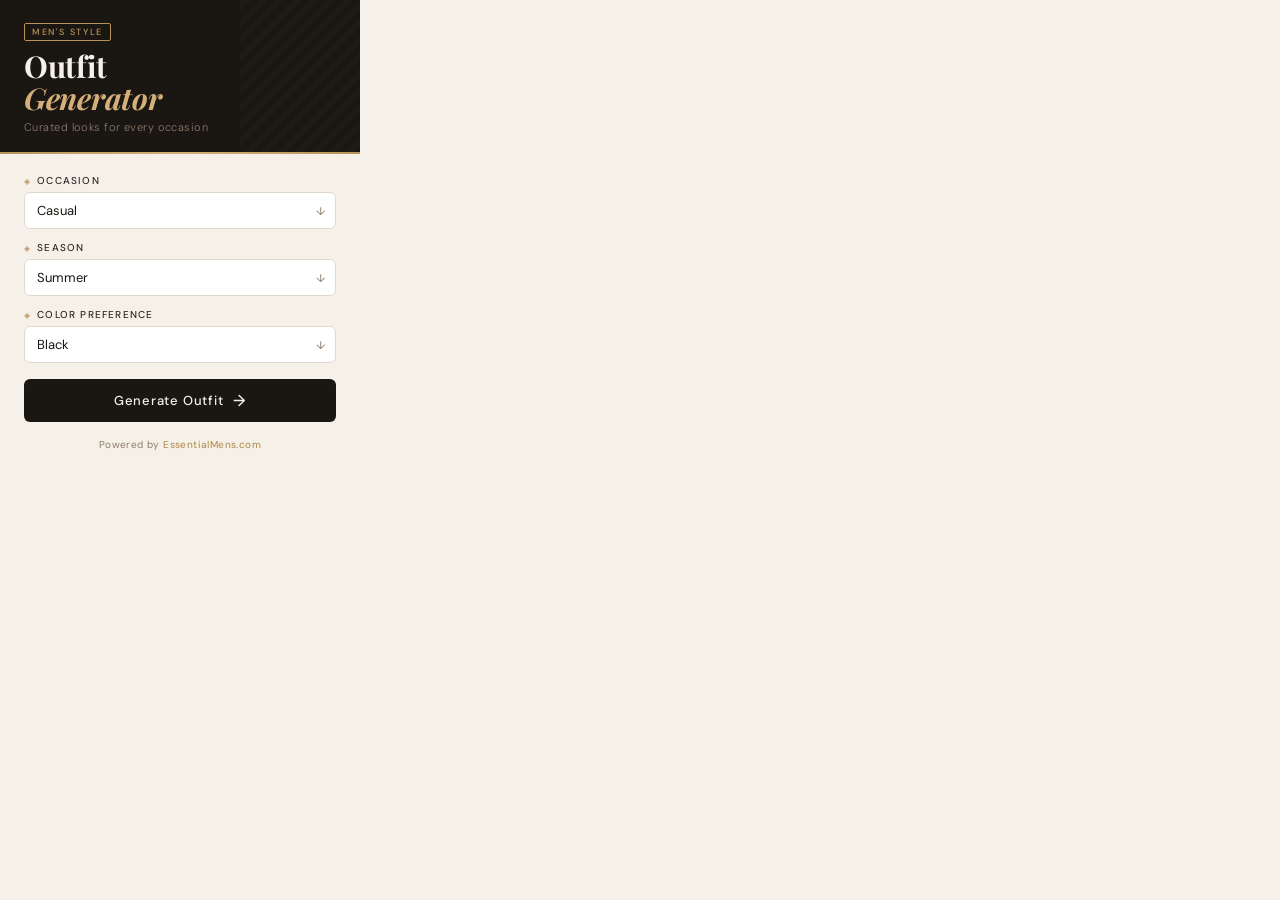
==== popup.html @ 45fbaa58 "Add files via upload" ====
<!DOCTYPE html>
<html lang="en">
<head>
  <meta charset="UTF-8" />
  <meta name="viewport" content="width=device-width, initial-scale=1.0" />
  <title>Outfit Generator</title>
  <link rel="preconnect" href="https://fonts.googleapis.com" />
  <link rel="preconnect" href="https://fonts.gstatic.com" crossorigin />
  <link href="https://fonts.googleapis.com/css2?family=Playfair+Display:wght@600;700&family=DM+Sans:wght@300;400;500&display=swap" rel="stylesheet" />
  <link rel="stylesheet" href="popup.css" />
</head>
<body>
  <div class="container">

    <!-- Header -->
    <header class="header">
      <div class="header-badge">MEN'S STYLE</div>
      <h1 class="title">Outfit<br><em>Generator</em></h1>
      <p class="subtitle">Curated looks for every occasion</p>
    </header>

    <!-- Form -->
    <main class="form-section">

      <div class="field">
        <label for="occasion" class="label">
          <span class="label-icon">◈</span> Occasion
        </label>
        <div class="select-wrapper">
          <select id="occasion">
            <option value="casual">Casual</option>
            <option value="formal">Formal</option>
            <option value="party">Party</option>
            <option value="office">Office</option>
          </select>
          <span class="select-arrow">↓</span>
        </div>
      </div>

      <div class="field">
        <label for="season" class="label">
          <span class="label-icon">◈</span> Season
        </label>
        <div class="select-wrapper">
          <select id="season">
            <option value="summer">Summer</option>
            <option value="winter">Winter</option>
            <option value="spring">Spring</option>
            <option value="fall">Fall</option>
          </select>
          <span class="select-arrow">↓</span>
        </div>
      </div>

      <div class="field">
        <label for="color" class="label">
          <span class="label-icon">◈</span> Color Preference
        </label>
        <div class="select-wrapper">
          <select id="color">
            <option value="black">Black</option>
            <option value="white">White</option>
            <option value="blue">Blue</option>
            <option value="neutral">Neutral</option>
          </select>
          <span class="select-arrow">↓</span>
        </div>
      </div>

      <button id="generateBtn" class="btn">
        <span class="btn-text">Generate Outfit</span>
        <span class="btn-icon">→</span>
      </button>

    </main>

    <!-- Output -->
    <section id="output" class="output hidden">
      <div class="output-header">
        <span class="output-label">YOUR LOOKS</span>
        <div class="output-divider"></div>
      </div>
      <div id="outfitCards" class="outfit-cards"></div>
      <a href="https://essentialmens.com/" target="_blank" class="more-link">
        View more outfits <span>↗</span>
      </a>
    </section>

    <!-- Footer -->
    <footer class="footer">
      Powered by <a href="https://essentialmens.com/" target="_blank">EssentialMens.com</a>
    </footer>

  </div>

  <script src="popup.js"></script>
</body>
</html>
---- popup.css ----
/* ─── Reset & Base ─────────────────────────────── */
*, *::before, *::after {
  box-sizing: border-box;
  margin: 0;
  padding: 0;
}

:root {
  --cream:    #F5F0E8;
  --ink:      #1A1612;
  --charcoal: #2E2A26;
  --taupe:    #8C7B6B;
  --gold:     #B8935A;
  --gold-lt:  #D4AF7A;
  --card-bg:  #FFFFFF;
  --border:   #E0D8CC;
  --ff-head:  'Playfair Display', Georgia, serif;
  --ff-body:  'DM Sans', sans-serif;
  --radius:   6px;
  --shadow:   0 4px 24px rgba(26,22,18,0.10);
}

html, body {
  width: 360px;
  min-height: 480px;
  background: var(--cream);
  font-family: var(--ff-body);
  color: var(--ink);
  font-size: 13px;
}

/* ─── Container ─────────────────────────────────── */
.container {
  display: flex;
  flex-direction: column;
  min-height: 100%;
  padding: 0 0 12px;
}

/* ─── Header ─────────────────────────────────────── */
.header {
  background: var(--ink);
  padding: 22px 24px 20px;
  position: relative;
  overflow: hidden;
}

.header::after {
  content: '';
  position: absolute;
  bottom: -1px;
  left: 0; right: 0;
  height: 3px;
  background: linear-gradient(90deg, var(--gold), var(--gold-lt), var(--gold));
}

/* Subtle texture lines */
.header::before {
  content: '';
  position: absolute;
  top: 0; right: 0; bottom: 0;
  width: 120px;
  background: repeating-linear-gradient(
    -45deg,
    transparent,
    transparent 6px,
    rgba(255,255,255,0.02) 6px,
    rgba(255,255,255,0.02) 12px
  );
}

.header-badge {
  display: inline-block;
  font-family: var(--ff-body);
  font-size: 9px;
  font-weight: 500;
  letter-spacing: 0.18em;
  color: var(--gold);
  border: 1px solid var(--gold);
  border-radius: 2px;
  padding: 2px 7px;
  margin-bottom: 10px;
}

.title {
  font-family: var(--ff-head);
  font-size: 30px;
  font-weight: 700;
  line-height: 1.05;
  color: var(--cream);
  letter-spacing: -0.01em;
}

.title em {
  font-style: italic;
  color: var(--gold-lt);
}

.subtitle {
  margin-top: 6px;
  font-size: 11px;
  color: var(--taupe);
  font-weight: 300;
  letter-spacing: 0.04em;
}

/* ─── Form Section ───────────────────────────────── */
.form-section {
  padding: 20px 24px 0;
  display: flex;
  flex-direction: column;
  gap: 12px;
}

.field {
  display: flex;
  flex-direction: column;
  gap: 5px;
}

.label {
  font-size: 10px;
  font-weight: 500;
  letter-spacing: 0.12em;
  text-transform: uppercase;
  color: var(--charcoal);
  display: flex;
  align-items: center;
  gap: 6px;
}

.label-icon {
  color: var(--gold);
  font-size: 8px;
}

.select-wrapper {
  position: relative;
}

select {
  width: 100%;
  padding: 9px 32px 9px 12px;
  appearance: none;
  -webkit-appearance: none;
  border: 1.5px solid var(--border);
  border-radius: var(--radius);
  background: var(--card-bg);
  font-family: var(--ff-body);
  font-size: 13px;
  font-weight: 400;
  color: var(--ink);
  cursor: pointer;
  transition: border-color 0.18s, box-shadow 0.18s;
  outline: none;
}

select:focus {
  border-color: var(--gold);
  box-shadow: 0 0 0 3px rgba(184,147,90,0.12);
}

.select-arrow {
  position: absolute;
  right: 11px;
  top: 50%;
  transform: translateY(-50%);
  font-size: 11px;
  color: var(--taupe);
  pointer-events: none;
}

/* ─── Button ──────────────────────────────────────── */
.btn {
  margin-top: 4px;
  width: 100%;
  padding: 11px 20px;
  background: var(--ink);
  color: var(--cream);
  border: none;
  border-radius: var(--radius);
  font-family: var(--ff-body);
  font-size: 13px;
  font-weight: 500;
  letter-spacing: 0.06em;
  cursor: pointer;
  display: flex;
  align-items: center;
  justify-content: center;
  gap: 10px;
  transition: background 0.18s, transform 0.1s, box-shadow 0.18s;
  position: relative;
  overflow: hidden;
}

.btn::before {
  content: '';
  position: absolute;
  inset: 0;
  background: linear-gradient(135deg, transparent 60%, rgba(184,147,90,0.15));
  opacity: 0;
  transition: opacity 0.2s;
}

.btn:hover {
  background: var(--charcoal);
  box-shadow: 0 4px 16px rgba(26,22,18,0.22);
}

.btn:hover::before { opacity: 1; }

.btn:active { transform: scale(0.98); }

.btn-icon {
  font-size: 16px;
  transition: transform 0.2s;
}

.btn:hover .btn-icon { transform: translateX(3px); }

/* ─── Output ──────────────────────────────────────── */
.output {
  padding: 18px 24px 0;
  animation: slideUp 0.32s ease;
}

.output.hidden { display: none; }

@keyframes slideUp {
  from { opacity: 0; transform: translateY(8px); }
  to   { opacity: 1; transform: translateY(0); }
}

.output-header {
  display: flex;
  align-items: center;
  gap: 10px;
  margin-bottom: 12px;
}

.output-label {
  font-size: 9px;
  font-weight: 500;
  letter-spacing: 0.18em;
  color: var(--gold);
  white-space: nowrap;
}

.output-divider {
  flex: 1;
  height: 1px;
  background: linear-gradient(90deg, var(--gold), transparent);
}

.outfit-cards {
  display: flex;
  flex-direction: column;
  gap: 8px;
}

.outfit-card {
  background: var(--card-bg);
  border: 1.5px solid var(--border);
  border-radius: var(--radius);
  padding: 12px 14px;
  position: relative;
  animation: fadeCard 0.3s ease both;
}

.outfit-card:nth-child(2) { animation-delay: 0.08s; }

@keyframes fadeCard {
  from { opacity: 0; transform: translateY(5px); }
  to   { opacity: 1; transform: translateY(0); }
}

.outfit-card::before {
  content: '';
  position: absolute;
  left: 0; top: 0; bottom: 0;
  width: 3px;
  background: linear-gradient(180deg, var(--gold), var(--gold-lt));
  border-radius: var(--radius) 0 0 var(--radius);
}

.card-look {
  font-size: 9px;
  font-weight: 500;
  letter-spacing: 0.12em;
  text-transform: uppercase;
  color: var(--taupe);
  margin-bottom: 5px;
}

.card-outfit {
  font-size: 12.5px;
  line-height: 1.55;
  color: var(--charcoal);
}

/* ─── More Link ───────────────────────────────────── */
.more-link {
  display: inline-flex;
  align-items: center;
  gap: 5px;
  margin-top: 12px;
  font-size: 11px;
  font-weight: 500;
  color: var(--gold);
  text-decoration: none;
  letter-spacing: 0.04em;
  transition: color 0.15s, gap 0.15s;
}

.more-link:hover {
  color: var(--ink);
  gap: 8px;
}

.more-link span {
  font-size: 13px;
}

/* ─── Footer ──────────────────────────────────────── */
.footer {
  margin-top: auto;
  padding: 16px 24px 0;
  font-size: 10px;
  color: var(--taupe);
  text-align: center;
  letter-spacing: 0.04em;
}

.footer a {
  color: var(--gold);
  text-decoration: none;
  font-weight: 500;
}

.footer a:hover {
  text-decoration: underline;
}
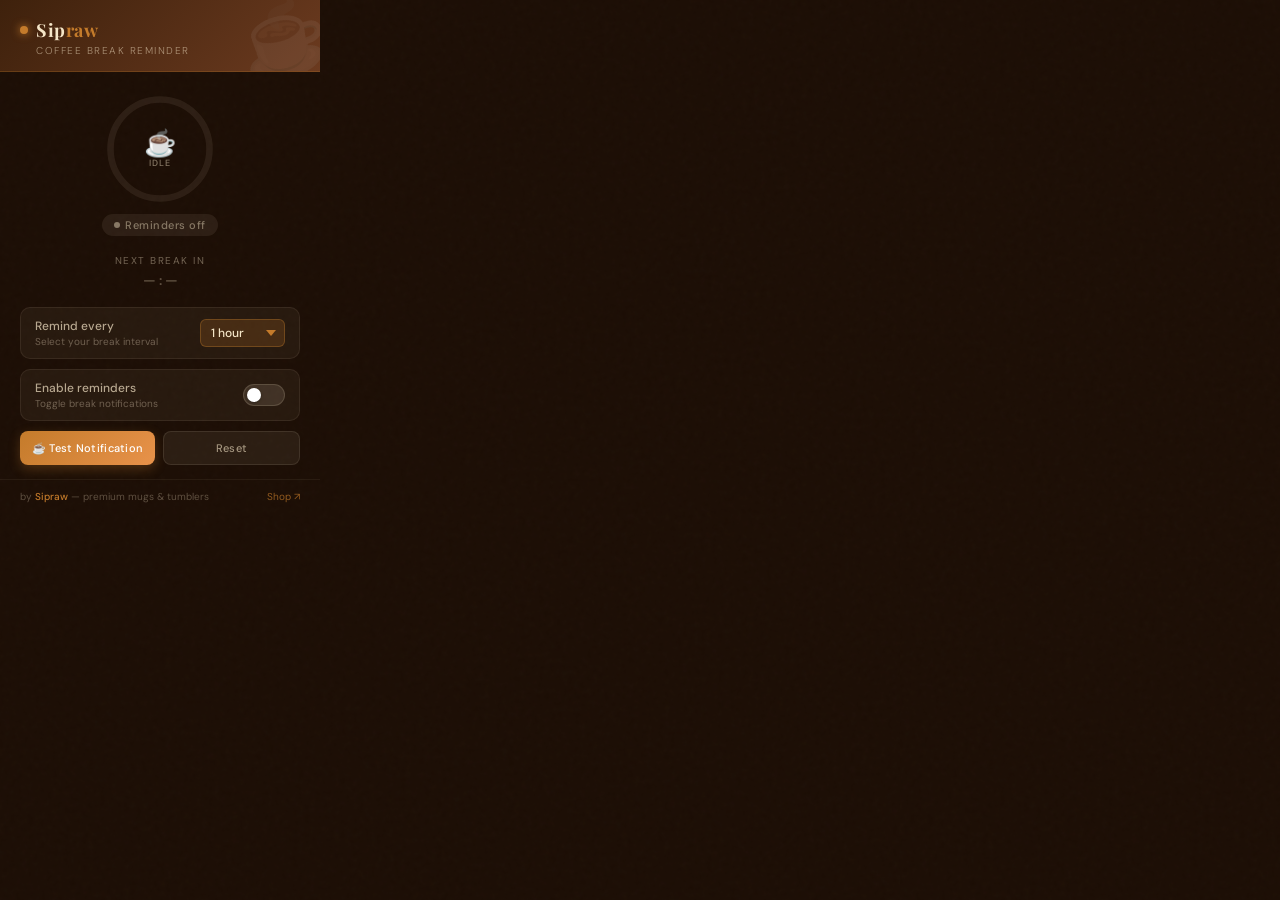
==== commit 156fe9db: "Add files via upload" ====
--- a/popup.html
+++ b/popup.html
@@ -1,97 +1,475 @@
 <!DOCTYPE html>
 <html lang="en">
 <head>
-  <meta charset="UTF-8" />
-  <meta name="viewport" content="width=device-width, initial-scale=1.0" />
-  <title>Outfit Generator</title>
-  <link rel="preconnect" href="https://fonts.googleapis.com" />
-  <link rel="preconnect" href="https://fonts.gstatic.com" crossorigin />
-  <link href="https://fonts.googleapis.com/css2?family=Playfair+Display:wght@600;700&family=DM+Sans:wght@300;400;500&display=swap" rel="stylesheet" />
-  <link rel="stylesheet" href="popup.css" />
+  <meta charset="UTF-8">
+  <meta name="viewport" content="width=device-width, initial-scale=1.0">
+  <title>Sipraw Coffee Break Reminder</title>
+  <link rel="preconnect" href="https://fonts.googleapis.com">
+  <link href="https://fonts.googleapis.com/css2?family=Playfair+Display:wght@600;700&family=DM+Sans:wght@300;400;500&display=swap" rel="stylesheet">
+  <style>
+    *, *::before, *::after { box-sizing: border-box; margin: 0; padding: 0; }
+
+    :root {
+      --espresso:  #1c0e05;
+      --roast:     #3e210c;
+      --mocha:     #6b3a1f;
+      --caramel:   #c47b2b;
+      --cream:     #f5e6c8;
+      --latte:     #eddcb8;
+      --steam:     #fff8ef;
+      --accent:    #e8924a;
+      --green:     #4caf82;
+      --red:       #e05c5c;
+    }
+
+    body {
+      width: 320px;
+      min-height: 420px;
+      background: var(--espresso);
+      font-family: 'DM Sans', sans-serif;
+      color: var(--cream);
+      overflow: hidden;
+      position: relative;
+    }
+
+    /* Grain texture overlay */
+    body::before {
+      content: '';
+      position: fixed;
+      inset: 0;
+      background-image: url("data:image/svg+xml,%3Csvg viewBox='0 0 200 200' xmlns='http://www.w3.org/2000/svg'%3E%3Cfilter id='n'%3E%3CfeTurbulence type='fractalNoise' baseFrequency='0.75' numOctaves='4' stitchTiles='stitch'/%3E%3C/filter%3E%3Crect width='100%25' height='100%25' filter='url(%23n)' opacity='0.05'/%3E%3C/svg%3E");
+      opacity: 0.4;
+      pointer-events: none;
+      z-index: 0;
+    }
+
+    .container {
+      position: relative;
+      z-index: 1;
+      display: flex;
+      flex-direction: column;
+      height: 100%;
+    }
+
+    /* ── Header ── */
+    .header {
+      background: linear-gradient(135deg, var(--roast) 0%, var(--mocha) 100%);
+      padding: 18px 20px 14px;
+      border-bottom: 1px solid rgba(196, 123, 43, 0.3);
+      position: relative;
+      overflow: hidden;
+    }
+
+    .header::after {
+      content: '☕';
+      position: absolute;
+      right: -8px;
+      top: -8px;
+      font-size: 72px;
+      opacity: 0.07;
+      transform: rotate(-15deg);
+    }
+
+    .brand {
+      display: flex;
+      align-items: center;
+      gap: 8px;
+      margin-bottom: 2px;
+    }
+
+    .brand-dot {
+      width: 8px; height: 8px;
+      border-radius: 50%;
+      background: var(--caramel);
+      box-shadow: 0 0 8px var(--caramel);
+    }
+
+    .brand-name {
+      font-family: 'Playfair Display', serif;
+      font-size: 18px;
+      font-weight: 700;
+      color: var(--cream);
+      letter-spacing: 0.5px;
+    }
+
+    .brand-name span { color: var(--caramel); }
+
+    .tagline {
+      font-size: 10px;
+      color: rgba(245, 230, 200, 0.55);
+      font-weight: 300;
+      letter-spacing: 1.5px;
+      text-transform: uppercase;
+      margin-left: 16px;
+    }
+
+    /* ── Status Ring ── */
+    .status-section {
+      display: flex;
+      flex-direction: column;
+      align-items: center;
+      padding: 22px 20px 18px;
+      gap: 10px;
+    }
+
+    .ring-wrap {
+      position: relative;
+      width: 110px;
+      height: 110px;
+    }
+
+    .ring-svg {
+      width: 110px;
+      height: 110px;
+      transform: rotate(-90deg);
+    }
+
+    .ring-bg { fill: none; stroke: rgba(245,230,200,0.08); stroke-width: 6; }
+    .ring-prog {
+      fill: none;
+      stroke: var(--caramel);
+      stroke-width: 6;
+      stroke-linecap: round;
+      stroke-dasharray: 283;
+      stroke-dashoffset: 283;
+      transition: stroke-dashoffset 1s ease, stroke 0.3s;
+    }
+    .ring-prog.active { stroke: var(--accent); }
+
+    .ring-center {
+      position: absolute;
+      inset: 0;
+      display: flex;
+      flex-direction: column;
+      align-items: center;
+      justify-content: center;
+      gap: 1px;
+    }
+
+    .ring-emoji { font-size: 26px; line-height: 1; }
+
+    .ring-label {
+      font-size: 9px;
+      font-weight: 500;
+      letter-spacing: 1.2px;
+      text-transform: uppercase;
+      color: rgba(245,230,200,0.5);
+    }
+
+    .status-badge {
+      display: inline-flex;
+      align-items: center;
+      gap: 5px;
+      padding: 4px 12px;
+      border-radius: 20px;
+      font-size: 11px;
+      font-weight: 500;
+      letter-spacing: 0.5px;
+    }
+    .status-badge.off {
+      background: rgba(245,230,200,0.08);
+      color: rgba(245,230,200,0.45);
+    }
+    .status-badge.on {
+      background: rgba(76,175,130,0.18);
+      color: var(--green);
+      border: 1px solid rgba(76,175,130,0.3);
+    }
+    .status-dot {
+      width: 6px; height: 6px;
+      border-radius: 50%;
+      background: currentColor;
+    }
+    .status-badge.on .status-dot {
+      animation: pulse-dot 1.5s infinite;
+    }
+    @keyframes pulse-dot {
+      0%,100% { opacity: 1; }
+      50% { opacity: 0.3; }
+    }
+
+    /* ── Countdown ── */
+    .countdown-wrap {
+      text-align: center;
+      padding: 0 20px 4px;
+    }
+    .countdown-label {
+      font-size: 10px;
+      text-transform: uppercase;
+      letter-spacing: 1.5px;
+      color: rgba(245,230,200,0.4);
+      margin-bottom: 4px;
+    }
+    .countdown-time {
+      font-family: 'Playfair Display', serif;
+      font-size: 28px;
+      font-weight: 600;
+      color: var(--cream);
+      letter-spacing: 2px;
+    }
+    .countdown-time.inactive {
+      font-size: 14px;
+      font-family: 'DM Sans', sans-serif;
+      color: rgba(245,230,200,0.3);
+      letter-spacing: 0;
+    }
+
+    /* ── Controls ── */
+    .controls {
+      padding: 14px 20px;
+      display: flex;
+      flex-direction: column;
+      gap: 10px;
+    }
+
+    .control-row {
+      display: flex;
+      align-items: center;
+      justify-content: space-between;
+      background: rgba(245,230,200,0.05);
+      border: 1px solid rgba(245,230,200,0.08);
+      border-radius: 10px;
+      padding: 10px 14px;
+    }
+
+    .control-label {
+      font-size: 12px;
+      font-weight: 500;
+      color: rgba(245,230,200,0.7);
+    }
+    .control-sub {
+      font-size: 10px;
+      color: rgba(245,230,200,0.35);
+      margin-top: 1px;
+    }
+
+    select {
+      background: rgba(196,123,43,0.2);
+      border: 1px solid rgba(196,123,43,0.35);
+      color: var(--cream);
+      font-family: 'DM Sans', sans-serif;
+      font-size: 12px;
+      font-weight: 500;
+      padding: 5px 10px;
+      border-radius: 6px;
+      cursor: pointer;
+      outline: none;
+      appearance: none;
+      -webkit-appearance: none;
+      background-image: url("data:image/svg+xml,%3Csvg xmlns='http://www.w3.org/2000/svg' width='10' height='6'%3E%3Cpath d='M0 0l5 6 5-6z' fill='%23c47b2b'/%3E%3C/svg%3E");
+      background-repeat: no-repeat;
+      background-position: right 8px center;
+      padding-right: 24px;
+    }
+    select option { background: var(--roast); }
+    select:focus { border-color: var(--caramel); }
+
+    /* Toggle switch */
+    .toggle {
+      position: relative;
+      width: 42px;
+      height: 22px;
+      flex-shrink: 0;
+    }
+    .toggle input { opacity: 0; width: 0; height: 0; }
+    .toggle-track {
+      position: absolute;
+      inset: 0;
+      background: rgba(245,230,200,0.12);
+      border-radius: 11px;
+      cursor: pointer;
+      transition: background 0.3s;
+      border: 1px solid rgba(245,230,200,0.15);
+    }
+    .toggle input:checked + .toggle-track {
+      background: var(--caramel);
+      border-color: var(--caramel);
+    }
+    .toggle-track::after {
+      content: '';
+      position: absolute;
+      left: 3px;
+      top: 50%;
+      transform: translateY(-50%);
+      width: 14px; height: 14px;
+      border-radius: 50%;
+      background: white;
+      transition: left 0.3s;
+      box-shadow: 0 1px 3px rgba(0,0,0,0.3);
+    }
+    .toggle input:checked + .toggle-track::after { left: 23px; }
+
+    /* Buttons */
+    .btn-row {
+      display: flex;
+      gap: 8px;
+    }
+
+    .btn {
+      flex: 1;
+      padding: 9px;
+      border-radius: 8px;
+      border: none;
+      font-family: 'DM Sans', sans-serif;
+      font-size: 11px;
+      font-weight: 500;
+      cursor: pointer;
+      transition: all 0.2s;
+      letter-spacing: 0.3px;
+    }
+    .btn-primary {
+      background: linear-gradient(135deg, var(--caramel), var(--accent));
+      color: white;
+      box-shadow: 0 4px 12px rgba(196,123,43,0.3);
+    }
+    .btn-primary:hover { transform: translateY(-1px); box-shadow: 0 6px 16px rgba(196,123,43,0.4); }
+    .btn-primary:active { transform: translateY(0); }
+
+    .btn-secondary {
+      background: rgba(245,230,200,0.07);
+      color: rgba(245,230,200,0.6);
+      border: 1px solid rgba(245,230,200,0.1);
+    }
+    .btn-secondary:hover { background: rgba(245,230,200,0.12); color: var(--cream); }
+
+    /* ── Footer ── */
+    .footer {
+      margin-top: auto;
+      padding: 10px 20px 14px;
+      border-top: 1px solid rgba(245,230,200,0.06);
+      display: flex;
+      align-items: center;
+      justify-content: space-between;
+    }
+
+    .footer-brand {
+      font-size: 10px;
+      color: rgba(245,230,200,0.3);
+    }
+    .footer-brand strong { color: var(--caramel); font-weight: 500; }
+
+    .footer-link {
+      font-size: 10px;
+      color: var(--caramel);
+      text-decoration: none;
+      display: flex;
+      align-items: center;
+      gap: 3px;
+      opacity: 0.7;
+      transition: opacity 0.2s;
+    }
+    .footer-link:hover { opacity: 1; }
+
+    /* Toaster */
+    .toast {
+      position: fixed;
+      bottom: 14px;
+      left: 50%;
+      transform: translateX(-50%) translateY(40px);
+      background: var(--green);
+      color: white;
+      font-size: 11px;
+      font-weight: 500;
+      padding: 6px 14px;
+      border-radius: 20px;
+      opacity: 0;
+      transition: all 0.3s;
+      pointer-events: none;
+      white-space: nowrap;
+      z-index: 100;
+    }
+    .toast.show {
+      opacity: 1;
+      transform: translateX(-50%) translateY(0);
+    }
+
+    /* Steam animation on ring */
+    @keyframes float-up {
+      0% { opacity: 0; transform: translateY(0) scaleX(1); }
+      50% { opacity: 0.6; }
+      100% { opacity: 0; transform: translateY(-14px) scaleX(1.2); }
+    }
+  </style>
 </head>
 <body>
   <div class="container">
-
     <!-- Header -->
-    <header class="header">
-      <div class="header-badge">MEN'S STYLE</div>
-      <h1 class="title">Outfit<br><em>Generator</em></h1>
-      <p class="subtitle">Curated looks for every occasion</p>
-    </header>
-
-    <!-- Form -->
-    <main class="form-section">
-
-      <div class="field">
-        <label for="occasion" class="label">
-          <span class="label-icon">◈</span> Occasion
+    <div class="header">
+      <div class="brand">
+        <div class="brand-dot"></div>
+        <div class="brand-name">Sip<span>raw</span></div>
+      </div>
+      <div class="tagline">Coffee Break Reminder</div>
+    </div>
+
+    <!-- Status Ring -->
+    <div class="status-section">
+      <div class="ring-wrap">
+        <svg class="ring-svg" viewBox="0 0 100 100">
+          <circle class="ring-bg" cx="50" cy="50" r="45"/>
+          <circle class="ring-prog" id="ringProg" cx="50" cy="50" r="45"/>
+        </svg>
+        <div class="ring-center">
+          <div class="ring-emoji">☕</div>
+          <div class="ring-label" id="ringLabel">Idle</div>
+        </div>
+      </div>
+      <div class="status-badge off" id="statusBadge">
+        <div class="status-dot"></div>
+        <span id="statusText">Reminders off</span>
+      </div>
+    </div>
+
+    <!-- Countdown -->
+    <div class="countdown-wrap">
+      <div class="countdown-label" id="countdownLabel">Next break in</div>
+      <div class="countdown-time inactive" id="countdownTime">— : —</div>
+    </div>
+
+    <!-- Controls -->
+    <div class="controls">
+      <div class="control-row">
+        <div>
+          <div class="control-label">Remind every</div>
+          <div class="control-sub">Select your break interval</div>
+        </div>
+        <select id="intervalSelect">
+          <option value="15">15 min</option>
+          <option value="30">30 min</option>
+          <option value="45">45 min</option>
+          <option value="60" selected>1 hour</option>
+          <option value="90">1.5 hours</option>
+          <option value="120">2 hours</option>
+        </select>
+      </div>
+
+      <div class="control-row">
+        <div>
+          <div class="control-label">Enable reminders</div>
+          <div class="control-sub">Toggle break notifications</div>
+        </div>
+        <label class="toggle">
+          <input type="checkbox" id="enableToggle">
+          <div class="toggle-track"></div>
         </label>
-        <div class="select-wrapper">
-          <select id="occasion">
-            <option value="casual">Casual</option>
-            <option value="formal">Formal</option>
-            <option value="party">Party</option>
-            <option value="office">Office</option>
-          </select>
-          <span class="select-arrow">↓</span>
-        </div>
-      </div>
-
-      <div class="field">
-        <label for="season" class="label">
-          <span class="label-icon">◈</span> Season
-        </label>
-        <div class="select-wrapper">
-          <select id="season">
-            <option value="summer">Summer</option>
-            <option value="winter">Winter</option>
-            <option value="spring">Spring</option>
-            <option value="fall">Fall</option>
-          </select>
-          <span class="select-arrow">↓</span>
-        </div>
-      </div>
-
-      <div class="field">
-        <label for="color" class="label">
-          <span class="label-icon">◈</span> Color Preference
-        </label>
-        <div class="select-wrapper">
-          <select id="color">
-            <option value="black">Black</option>
-            <option value="white">White</option>
-            <option value="blue">Blue</option>
-            <option value="neutral">Neutral</option>
-          </select>
-          <span class="select-arrow">↓</span>
-        </div>
-      </div>
-
-      <button id="generateBtn" class="btn">
-        <span class="btn-text">Generate Outfit</span>
-        <span class="btn-icon">→</span>
-      </button>
-
-    </main>
-
-    <!-- Output -->
-    <section id="output" class="output hidden">
-      <div class="output-header">
-        <span class="output-label">YOUR LOOKS</span>
-        <div class="output-divider"></div>
-      </div>
-      <div id="outfitCards" class="outfit-cards"></div>
-      <a href="https://essentialmens.com/" target="_blank" class="more-link">
-        View more outfits <span>↗</span>
+      </div>
+
+      <div class="btn-row">
+        <button class="btn btn-primary" id="testBtn">☕ Test Notification</button>
+        <button class="btn btn-secondary" id="resetBtn">Reset</button>
+      </div>
+    </div>
+
+    <!-- Footer -->
+    <div class="footer">
+      <div class="footer-brand">by <strong>Sipraw</strong> — premium mugs &amp; tumblers</div>
+      <a class="footer-link" href="https://sipraw.com" target="_blank" id="shopLink">
+        Shop ↗
       </a>
-    </section>
-
-    <!-- Footer -->
-    <footer class="footer">
-      Powered by <a href="https://essentialmens.com/" target="_blank">EssentialMens.com</a>
-    </footer>
-
+    </div>
   </div>
+
+  <div class="toast" id="toast"></div>
 
   <script src="popup.js"></script>
 </body>
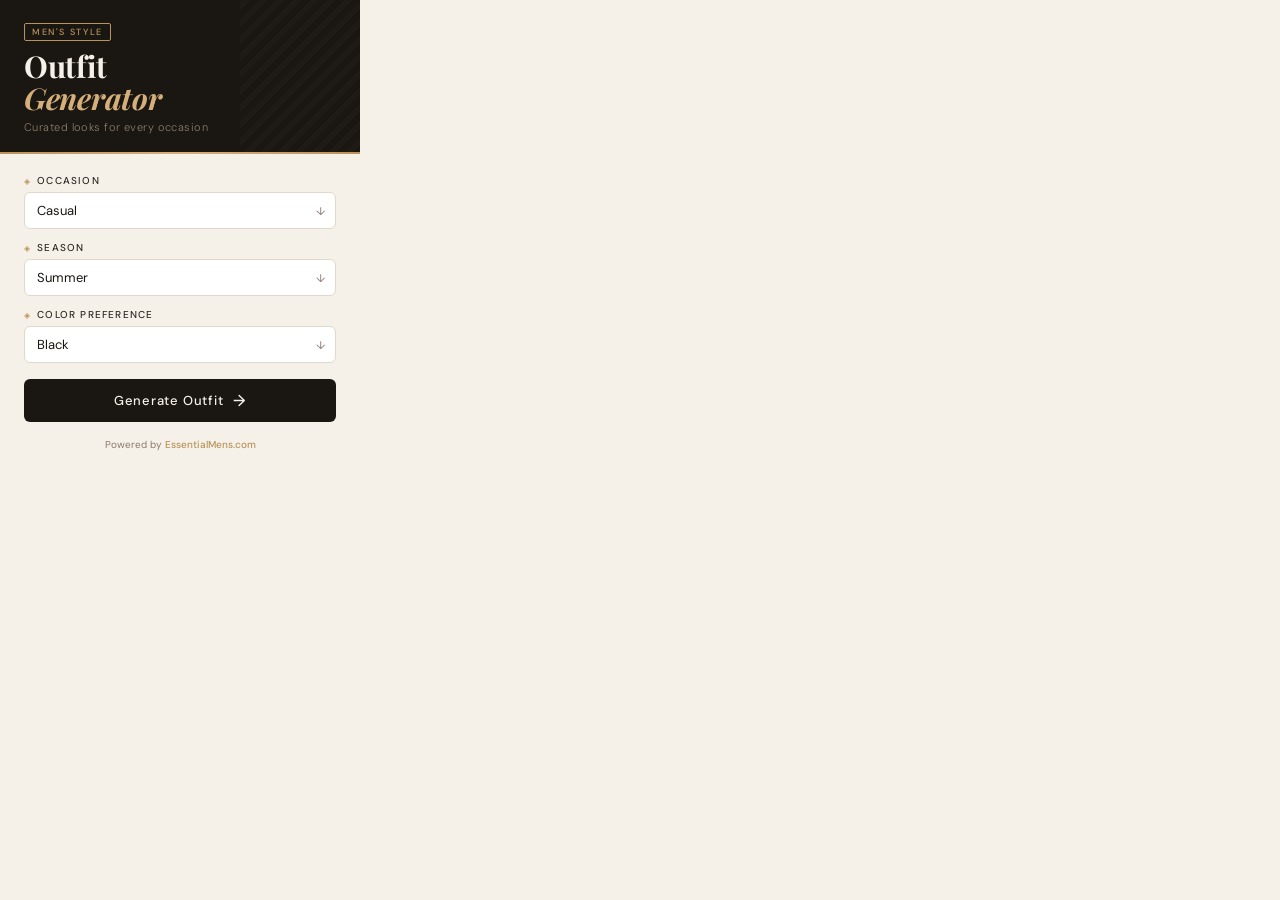
==== commit 89b9f66c: "Update popup.html" ====
--- a/popup.html
+++ b/popup.html
@@ -1,476 +1,152 @@
 <!DOCTYPE html>
 <html lang="en">
 <head>
-  <meta charset="UTF-8">
-  <meta name="viewport" content="width=device-width, initial-scale=1.0">
-  <title>Sipraw Coffee Break Reminder</title>
-  <link rel="preconnect" href="https://fonts.googleapis.com">
-  <link href="https://fonts.googleapis.com/css2?family=Playfair+Display:wght@600;700&family=DM+Sans:wght@300;400;500&display=swap" rel="stylesheet">
+  <meta charset="UTF-8" />
+  <meta name="viewport" content="width=device-width, initial-scale=1.0" />
+  <title>Outfit Generator</title>
   <style>
+    @import url('https://fonts.googleapis.com/css2?family=Playfair+Display:wght@600;700&family=DM+Sans:wght@300;400;500&display=swap');
+
     *, *::before, *::after { box-sizing: border-box; margin: 0; padding: 0; }
 
     :root {
-      --espresso:  #1c0e05;
-      --roast:     #3e210c;
-      --mocha:     #6b3a1f;
-      --caramel:   #c47b2b;
-      --cream:     #f5e6c8;
-      --latte:     #eddcb8;
-      --steam:     #fff8ef;
-      --accent:    #e8924a;
-      --green:     #4caf82;
-      --red:       #e05c5c;
+      --cream:    #F5F0E8;
+      --ink:      #1A1612;
+      --charcoal: #2E2A26;
+      --taupe:    #8C7B6B;
+      --gold:     #B8935A;
+      --gold-lt:  #D4AF7A;
+      --card-bg:  #FFFFFF;
+      --border:   #E0D8CC;
+      --ff-head:  'Playfair Display', Georgia, serif;
+      --ff-body:  'DM Sans', sans-serif;
+      --radius:   6px;
     }
 
-    body {
-      width: 320px;
-      min-height: 420px;
-      background: var(--espresso);
-      font-family: 'DM Sans', sans-serif;
-      color: var(--cream);
-      overflow: hidden;
-      position: relative;
+    html, body {
+      width: 360px;
+      min-height: 480px;
+      background: var(--cream);
+      font-family: var(--ff-body);
+      color: var(--ink);
+      font-size: 13px;
     }
 
-    /* Grain texture overlay */
-    body::before {
-      content: '';
-      position: fixed;
-      inset: 0;
-      background-image: url("data:image/svg+xml,%3Csvg viewBox='0 0 200 200' xmlns='http://www.w3.org/2000/svg'%3E%3Cfilter id='n'%3E%3CfeTurbulence type='fractalNoise' baseFrequency='0.75' numOctaves='4' stitchTiles='stitch'/%3E%3C/filter%3E%3Crect width='100%25' height='100%25' filter='url(%23n)' opacity='0.05'/%3E%3C/svg%3E");
-      opacity: 0.4;
-      pointer-events: none;
-      z-index: 0;
-    }
+    .container { display: flex; flex-direction: column; min-height: 100%; padding: 0 0 12px; }
 
-    .container {
-      position: relative;
-      z-index: 1;
-      display: flex;
-      flex-direction: column;
-      height: 100%;
-    }
+    .header { background: var(--ink); padding: 22px 24px 20px; position: relative; overflow: hidden; }
+    .header::after { content: ''; position: absolute; bottom: -1px; left: 0; right: 0; height: 3px; background: linear-gradient(90deg, var(--gold), var(--gold-lt), var(--gold)); }
+    .header::before { content: ''; position: absolute; top: 0; right: 0; bottom: 0; width: 120px; background: repeating-linear-gradient(-45deg, transparent, transparent 6px, rgba(255,255,255,0.02) 6px, rgba(255,255,255,0.02) 12px); }
 
-    /* ── Header ── */
-    .header {
-      background: linear-gradient(135deg, var(--roast) 0%, var(--mocha) 100%);
-      padding: 18px 20px 14px;
-      border-bottom: 1px solid rgba(196, 123, 43, 0.3);
-      position: relative;
-      overflow: hidden;
-    }
+    .header-badge { display: inline-block; font-size: 9px; font-weight: 500; letter-spacing: 0.18em; color: var(--gold); border: 1px solid var(--gold); border-radius: 2px; padding: 2px 7px; margin-bottom: 10px; }
+    .title { font-family: var(--ff-head); font-size: 30px; font-weight: 700; line-height: 1.05; color: var(--cream); letter-spacing: -0.01em; }
+    .title em { font-style: italic; color: var(--gold-lt); }
+    .subtitle { margin-top: 6px; font-size: 11px; color: var(--taupe); font-weight: 300; letter-spacing: 0.04em; }
 
-    .header::after {
-      content: '☕';
-      position: absolute;
-      right: -8px;
-      top: -8px;
-      font-size: 72px;
-      opacity: 0.07;
-      transform: rotate(-15deg);
-    }
+    .form-section { padding: 20px 24px 0; display: flex; flex-direction: column; gap: 12px; }
+    .field { display: flex; flex-direction: column; gap: 5px; }
+    .label { font-size: 10px; font-weight: 500; letter-spacing: 0.12em; text-transform: uppercase; color: var(--charcoal); display: flex; align-items: center; gap: 6px; }
+    .label-icon { color: var(--gold); font-size: 8px; }
+    .select-wrapper { position: relative; }
 
-    .brand {
-      display: flex;
-      align-items: center;
-      gap: 8px;
-      margin-bottom: 2px;
-    }
+    select { width: 100%; padding: 9px 32px 9px 12px; appearance: none; -webkit-appearance: none; border: 1.5px solid var(--border); border-radius: var(--radius); background: var(--card-bg); font-family: var(--ff-body); font-size: 13px; color: var(--ink); cursor: pointer; transition: border-color 0.18s; outline: none; }
+    select:focus { border-color: var(--gold); box-shadow: 0 0 0 3px rgba(184,147,90,0.12); }
+    .select-arrow { position: absolute; right: 11px; top: 50%; transform: translateY(-50%); font-size: 11px; color: var(--taupe); pointer-events: none; }
 
-    .brand-dot {
-      width: 8px; height: 8px;
-      border-radius: 50%;
-      background: var(--caramel);
-      box-shadow: 0 0 8px var(--caramel);
-    }
+    .btn { margin-top: 4px; width: 100%; padding: 11px 20px; background: var(--ink); color: var(--cream); border: none; border-radius: var(--radius); font-family: var(--ff-body); font-size: 13px; font-weight: 500; letter-spacing: 0.06em; cursor: pointer; display: flex; align-items: center; justify-content: center; gap: 10px; transition: background 0.18s, transform 0.1s; }
+    .btn:hover { background: var(--charcoal); box-shadow: 0 4px 16px rgba(26,22,18,0.22); }
+    .btn:active { transform: scale(0.98); }
+    .btn-icon { font-size: 16px; transition: transform 0.2s; }
+    .btn:hover .btn-icon { transform: translateX(3px); }
 
-    .brand-name {
-      font-family: 'Playfair Display', serif;
-      font-size: 18px;
-      font-weight: 700;
-      color: var(--cream);
-      letter-spacing: 0.5px;
-    }
+    .output { padding: 18px 24px 0; animation: slideUp 0.32s ease; }
+    .output.hidden { display: none; }
+    @keyframes slideUp { from { opacity: 0; transform: translateY(8px); } to { opacity: 1; transform: translateY(0); } }
 
-    .brand-name span { color: var(--caramel); }
+    .output-header { display: flex; align-items: center; gap: 10px; margin-bottom: 12px; }
+    .output-label { font-size: 9px; font-weight: 500; letter-spacing: 0.18em; color: var(--gold); white-space: nowrap; }
+    .output-divider { flex: 1; height: 1px; background: linear-gradient(90deg, var(--gold), transparent); }
+    .outfit-cards { display: flex; flex-direction: column; gap: 8px; }
 
-    .tagline {
-      font-size: 10px;
-      color: rgba(245, 230, 200, 0.55);
-      font-weight: 300;
-      letter-spacing: 1.5px;
-      text-transform: uppercase;
-      margin-left: 16px;
-    }
+    .outfit-card { background: var(--card-bg); border: 1.5px solid var(--border); border-radius: var(--radius); padding: 12px 14px; position: relative; animation: fadeCard 0.3s ease both; }
+    .outfit-card:nth-child(2) { animation-delay: 0.08s; }
+    @keyframes fadeCard { from { opacity: 0; transform: translateY(5px); } to { opacity: 1; transform: translateY(0); } }
+    .outfit-card::before { content: ''; position: absolute; left: 0; top: 0; bottom: 0; width: 3px; background: linear-gradient(180deg, var(--gold), var(--gold-lt)); border-radius: var(--radius) 0 0 var(--radius); }
 
-    /* ── Status Ring ── */
-    .status-section {
-      display: flex;
-      flex-direction: column;
-      align-items: center;
-      padding: 22px 20px 18px;
-      gap: 10px;
-    }
+    .card-look { font-size: 9px; font-weight: 500; letter-spacing: 0.12em; text-transform: uppercase; color: var(--taupe); margin-bottom: 5px; }
+    .card-outfit { font-size: 12.5px; line-height: 1.55; color: var(--charcoal); }
 
-    .ring-wrap {
-      position: relative;
-      width: 110px;
-      height: 110px;
-    }
+    .more-link { display: inline-flex; align-items: center; gap: 5px; margin-top: 12px; font-size: 11px; font-weight: 500; color: var(--gold); text-decoration: none; transition: color 0.15s, gap 0.15s; }
+    .more-link:hover { color: var(--ink); gap: 8px; }
 
-    .ring-svg {
-      width: 110px;
-      height: 110px;
-      transform: rotate(-90deg);
-    }
-
-    .ring-bg { fill: none; stroke: rgba(245,230,200,0.08); stroke-width: 6; }
-    .ring-prog {
-      fill: none;
-      stroke: var(--caramel);
-      stroke-width: 6;
-      stroke-linecap: round;
-      stroke-dasharray: 283;
-      stroke-dashoffset: 283;
-      transition: stroke-dashoffset 1s ease, stroke 0.3s;
-    }
-    .ring-prog.active { stroke: var(--accent); }
-
-    .ring-center {
-      position: absolute;
-      inset: 0;
-      display: flex;
-      flex-direction: column;
-      align-items: center;
-      justify-content: center;
-      gap: 1px;
-    }
-
-    .ring-emoji { font-size: 26px; line-height: 1; }
-
-    .ring-label {
-      font-size: 9px;
-      font-weight: 500;
-      letter-spacing: 1.2px;
-      text-transform: uppercase;
-      color: rgba(245,230,200,0.5);
-    }
-
-    .status-badge {
-      display: inline-flex;
-      align-items: center;
-      gap: 5px;
-      padding: 4px 12px;
-      border-radius: 20px;
-      font-size: 11px;
-      font-weight: 500;
-      letter-spacing: 0.5px;
-    }
-    .status-badge.off {
-      background: rgba(245,230,200,0.08);
-      color: rgba(245,230,200,0.45);
-    }
-    .status-badge.on {
-      background: rgba(76,175,130,0.18);
-      color: var(--green);
-      border: 1px solid rgba(76,175,130,0.3);
-    }
-    .status-dot {
-      width: 6px; height: 6px;
-      border-radius: 50%;
-      background: currentColor;
-    }
-    .status-badge.on .status-dot {
-      animation: pulse-dot 1.5s infinite;
-    }
-    @keyframes pulse-dot {
-      0%,100% { opacity: 1; }
-      50% { opacity: 0.3; }
-    }
-
-    /* ── Countdown ── */
-    .countdown-wrap {
-      text-align: center;
-      padding: 0 20px 4px;
-    }
-    .countdown-label {
-      font-size: 10px;
-      text-transform: uppercase;
-      letter-spacing: 1.5px;
-      color: rgba(245,230,200,0.4);
-      margin-bottom: 4px;
-    }
-    .countdown-time {
-      font-family: 'Playfair Display', serif;
-      font-size: 28px;
-      font-weight: 600;
-      color: var(--cream);
-      letter-spacing: 2px;
-    }
-    .countdown-time.inactive {
-      font-size: 14px;
-      font-family: 'DM Sans', sans-serif;
-      color: rgba(245,230,200,0.3);
-      letter-spacing: 0;
-    }
-
-    /* ── Controls ── */
-    .controls {
-      padding: 14px 20px;
-      display: flex;
-      flex-direction: column;
-      gap: 10px;
-    }
-
-    .control-row {
-      display: flex;
-      align-items: center;
-      justify-content: space-between;
-      background: rgba(245,230,200,0.05);
-      border: 1px solid rgba(245,230,200,0.08);
-      border-radius: 10px;
-      padding: 10px 14px;
-    }
-
-    .control-label {
-      font-size: 12px;
-      font-weight: 500;
-      color: rgba(245,230,200,0.7);
-    }
-    .control-sub {
-      font-size: 10px;
-      color: rgba(245,230,200,0.35);
-      margin-top: 1px;
-    }
-
-    select {
-      background: rgba(196,123,43,0.2);
-      border: 1px solid rgba(196,123,43,0.35);
-      color: var(--cream);
-      font-family: 'DM Sans', sans-serif;
-      font-size: 12px;
-      font-weight: 500;
-      padding: 5px 10px;
-      border-radius: 6px;
-      cursor: pointer;
-      outline: none;
-      appearance: none;
-      -webkit-appearance: none;
-      background-image: url("data:image/svg+xml,%3Csvg xmlns='http://www.w3.org/2000/svg' width='10' height='6'%3E%3Cpath d='M0 0l5 6 5-6z' fill='%23c47b2b'/%3E%3C/svg%3E");
-      background-repeat: no-repeat;
-      background-position: right 8px center;
-      padding-right: 24px;
-    }
-    select option { background: var(--roast); }
-    select:focus { border-color: var(--caramel); }
-
-    /* Toggle switch */
-    .toggle {
-      position: relative;
-      width: 42px;
-      height: 22px;
-      flex-shrink: 0;
-    }
-    .toggle input { opacity: 0; width: 0; height: 0; }
-    .toggle-track {
-      position: absolute;
-      inset: 0;
-      background: rgba(245,230,200,0.12);
-      border-radius: 11px;
-      cursor: pointer;
-      transition: background 0.3s;
-      border: 1px solid rgba(245,230,200,0.15);
-    }
-    .toggle input:checked + .toggle-track {
-      background: var(--caramel);
-      border-color: var(--caramel);
-    }
-    .toggle-track::after {
-      content: '';
-      position: absolute;
-      left: 3px;
-      top: 50%;
-      transform: translateY(-50%);
-      width: 14px; height: 14px;
-      border-radius: 50%;
-      background: white;
-      transition: left 0.3s;
-      box-shadow: 0 1px 3px rgba(0,0,0,0.3);
-    }
-    .toggle input:checked + .toggle-track::after { left: 23px; }
-
-    /* Buttons */
-    .btn-row {
-      display: flex;
-      gap: 8px;
-    }
-
-    .btn {
-      flex: 1;
-      padding: 9px;
-      border-radius: 8px;
-      border: none;
-      font-family: 'DM Sans', sans-serif;
-      font-size: 11px;
-      font-weight: 500;
-      cursor: pointer;
-      transition: all 0.2s;
-      letter-spacing: 0.3px;
-    }
-    .btn-primary {
-      background: linear-gradient(135deg, var(--caramel), var(--accent));
-      color: white;
-      box-shadow: 0 4px 12px rgba(196,123,43,0.3);
-    }
-    .btn-primary:hover { transform: translateY(-1px); box-shadow: 0 6px 16px rgba(196,123,43,0.4); }
-    .btn-primary:active { transform: translateY(0); }
-
-    .btn-secondary {
-      background: rgba(245,230,200,0.07);
-      color: rgba(245,230,200,0.6);
-      border: 1px solid rgba(245,230,200,0.1);
-    }
-    .btn-secondary:hover { background: rgba(245,230,200,0.12); color: var(--cream); }
-
-    /* ── Footer ── */
-    .footer {
-      margin-top: auto;
-      padding: 10px 20px 14px;
-      border-top: 1px solid rgba(245,230,200,0.06);
-      display: flex;
-      align-items: center;
-      justify-content: space-between;
-    }
-
-    .footer-brand {
-      font-size: 10px;
-      color: rgba(245,230,200,0.3);
-    }
-    .footer-brand strong { color: var(--caramel); font-weight: 500; }
-
-    .footer-link {
-      font-size: 10px;
-      color: var(--caramel);
-      text-decoration: none;
-      display: flex;
-      align-items: center;
-      gap: 3px;
-      opacity: 0.7;
-      transition: opacity 0.2s;
-    }
-    .footer-link:hover { opacity: 1; }
-
-    /* Toaster */
-    .toast {
-      position: fixed;
-      bottom: 14px;
-      left: 50%;
-      transform: translateX(-50%) translateY(40px);
-      background: var(--green);
-      color: white;
-      font-size: 11px;
-      font-weight: 500;
-      padding: 6px 14px;
-      border-radius: 20px;
-      opacity: 0;
-      transition: all 0.3s;
-      pointer-events: none;
-      white-space: nowrap;
-      z-index: 100;
-    }
-    .toast.show {
-      opacity: 1;
-      transform: translateX(-50%) translateY(0);
-    }
-
-    /* Steam animation on ring */
-    @keyframes float-up {
-      0% { opacity: 0; transform: translateY(0) scaleX(1); }
-      50% { opacity: 0.6; }
-      100% { opacity: 0; transform: translateY(-14px) scaleX(1.2); }
-    }
+    .footer { margin-top: auto; padding: 16px 24px 0; font-size: 10px; color: var(--taupe); text-align: center; }
+    .footer a { color: var(--gold); text-decoration: none; font-weight: 500; }
   </style>
 </head>
 <body>
   <div class="container">
-    <!-- Header -->
-    <div class="header">
-      <div class="brand">
-        <div class="brand-dot"></div>
-        <div class="brand-name">Sip<span>raw</span></div>
-      </div>
-      <div class="tagline">Coffee Break Reminder</div>
-    </div>
+    <header class="header">
+      <div class="header-badge">MEN'S STYLE</div>
+      <h1 class="title">Outfit<br><em>Generator</em></h1>
+      <p class="subtitle">Curated looks for every occasion</p>
+    </header>
 
-    <!-- Status Ring -->
-    <div class="status-section">
-      <div class="ring-wrap">
-        <svg class="ring-svg" viewBox="0 0 100 100">
-          <circle class="ring-bg" cx="50" cy="50" r="45"/>
-          <circle class="ring-prog" id="ringProg" cx="50" cy="50" r="45"/>
-        </svg>
-        <div class="ring-center">
-          <div class="ring-emoji">☕</div>
-          <div class="ring-label" id="ringLabel">Idle</div>
+    <main class="form-section">
+      <div class="field">
+        <label for="occasion" class="label"><span class="label-icon">◈</span> Occasion</label>
+        <div class="select-wrapper">
+          <select id="occasion">
+            <option value="casual">Casual</option>
+            <option value="formal">Formal</option>
+            <option value="party">Party</option>
+            <option value="office">Office</option>
+          </select>
+          <span class="select-arrow">↓</span>
         </div>
       </div>
-      <div class="status-badge off" id="statusBadge">
-        <div class="status-dot"></div>
-        <span id="statusText">Reminders off</span>
+      <div class="field">
+        <label for="season" class="label"><span class="label-icon">◈</span> Season</label>
+        <div class="select-wrapper">
+          <select id="season">
+            <option value="summer">Summer</option>
+            <option value="winter">Winter</option>
+            <option value="spring">Spring</option>
+            <option value="fall">Fall</option>
+          </select>
+          <span class="select-arrow">↓</span>
+        </div>
       </div>
-    </div>
+      <div class="field">
+        <label for="color" class="label"><span class="label-icon">◈</span> Color Preference</label>
+        <div class="select-wrapper">
+          <select id="color">
+            <option value="black">Black</option>
+            <option value="white">White</option>
+            <option value="blue">Blue</option>
+            <option value="neutral">Neutral</option>
+          </select>
+          <span class="select-arrow">↓</span>
+        </div>
+      </div>
+      <button id="generateBtn" class="btn">
+        <span class="btn-text">Generate Outfit</span>
+        <span class="btn-icon">→</span>
+      </button>
+    </main>
 
-    <!-- Countdown -->
-    <div class="countdown-wrap">
-      <div class="countdown-label" id="countdownLabel">Next break in</div>
-      <div class="countdown-time inactive" id="countdownTime">— : —</div>
-    </div>
+    <section id="output" class="output hidden">
+      <div class="output-header">
+        <span class="output-label">YOUR LOOKS</span>
+        <div class="output-divider"></div>
+      </div>
+      <div id="outfitCards" class="outfit-cards"></div>
+      <a href="https://essentialmens.com/" target="_blank" class="more-link">View more outfits <span>↗</span></a>
+    </section>
 
-    <!-- Controls -->
-    <div class="controls">
-      <div class="control-row">
-        <div>
-          <div class="control-label">Remind every</div>
-          <div class="control-sub">Select your break interval</div>
-        </div>
-        <select id="intervalSelect">
-          <option value="15">15 min</option>
-          <option value="30">30 min</option>
-          <option value="45">45 min</option>
-          <option value="60" selected>1 hour</option>
-          <option value="90">1.5 hours</option>
-          <option value="120">2 hours</option>
-        </select>
-      </div>
-
-      <div class="control-row">
-        <div>
-          <div class="control-label">Enable reminders</div>
-          <div class="control-sub">Toggle break notifications</div>
-        </div>
-        <label class="toggle">
-          <input type="checkbox" id="enableToggle">
-          <div class="toggle-track"></div>
-        </label>
-      </div>
-
-      <div class="btn-row">
-        <button class="btn btn-primary" id="testBtn">☕ Test Notification</button>
-        <button class="btn btn-secondary" id="resetBtn">Reset</button>
-      </div>
-    </div>
-
-    <!-- Footer -->
-    <div class="footer">
-      <div class="footer-brand">by <strong>Sipraw</strong> — premium mugs &amp; tumblers</div>
-      <a class="footer-link" href="https://sipraw.com" target="_blank" id="shopLink">
-        Shop ↗
-      </a>
-    </div>
+    <footer class="footer">
+      Powered by <a href="https://essentialmens.com/" target="_blank">EssentialMens.com</a>
+    </footer>
   </div>
-
-  <div class="toast" id="toast"></div>
-
   <script src="popup.js"></script>
 </body>
 </html>
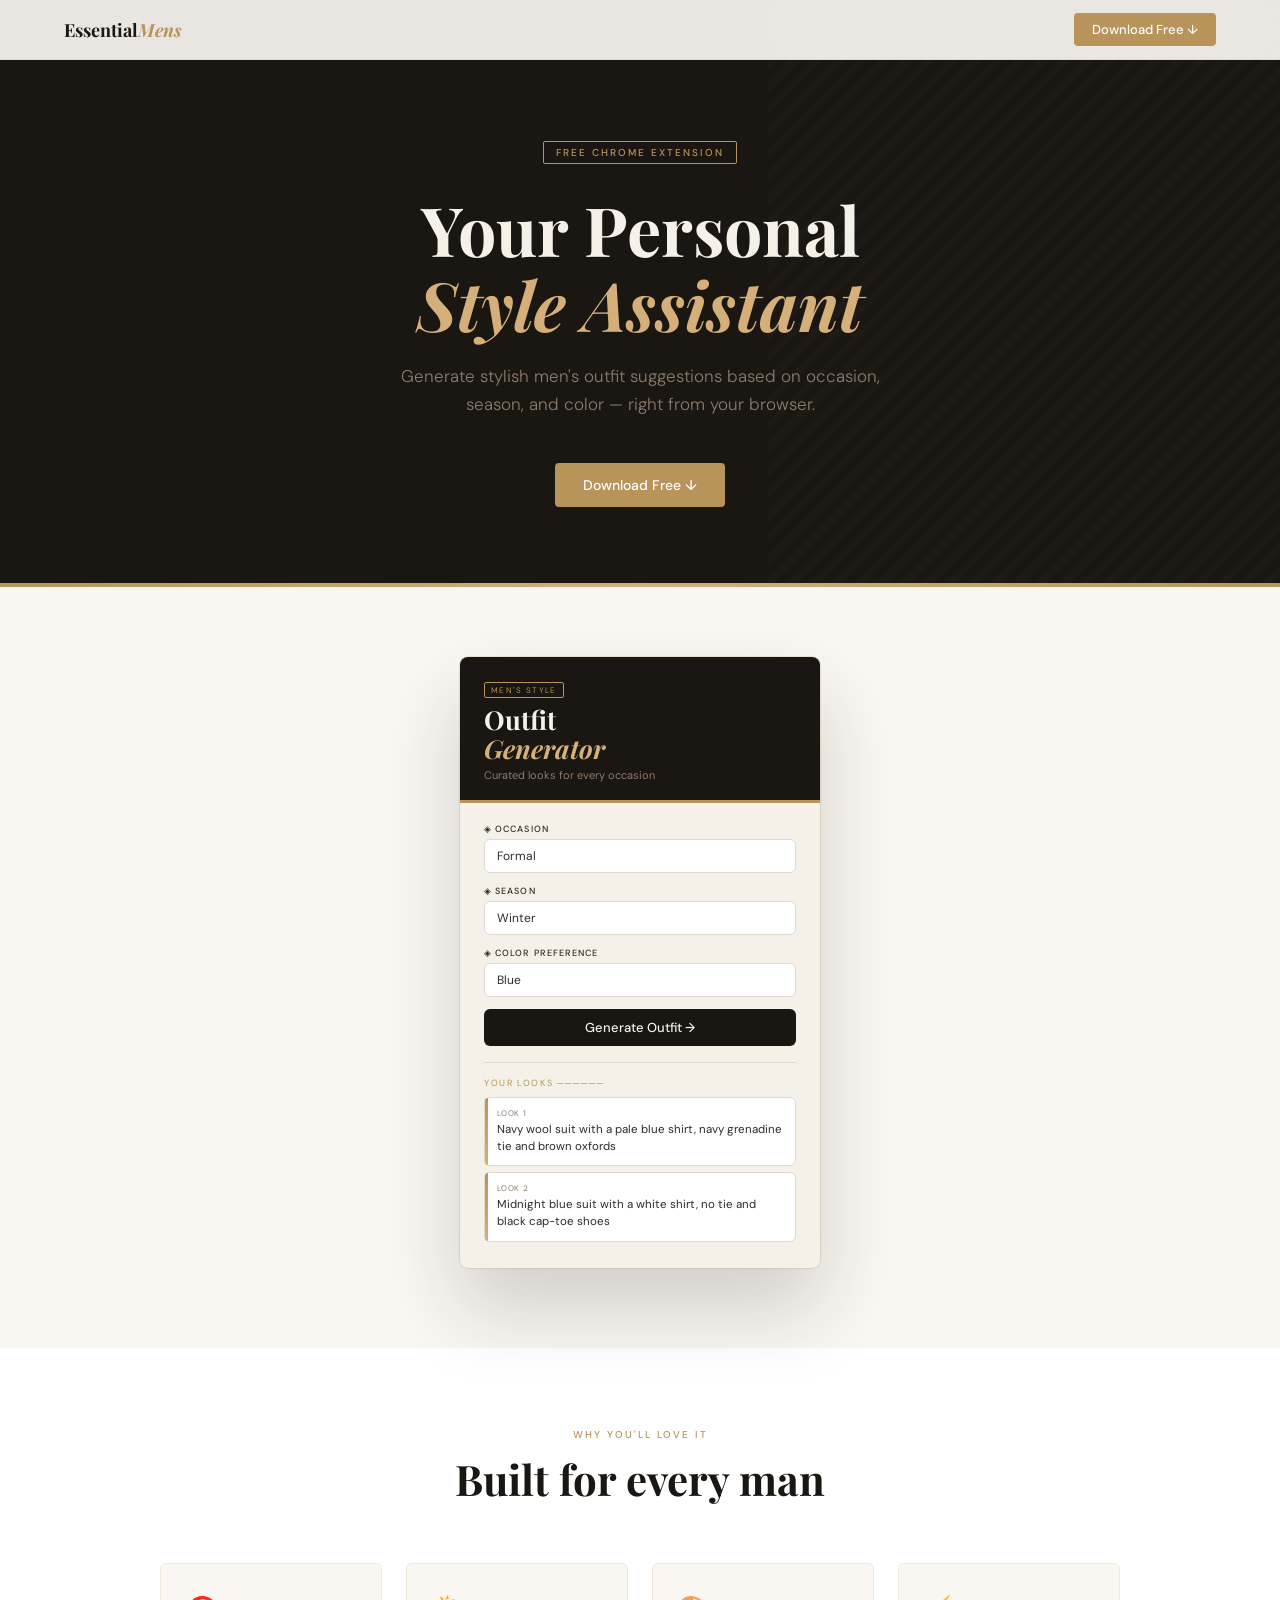
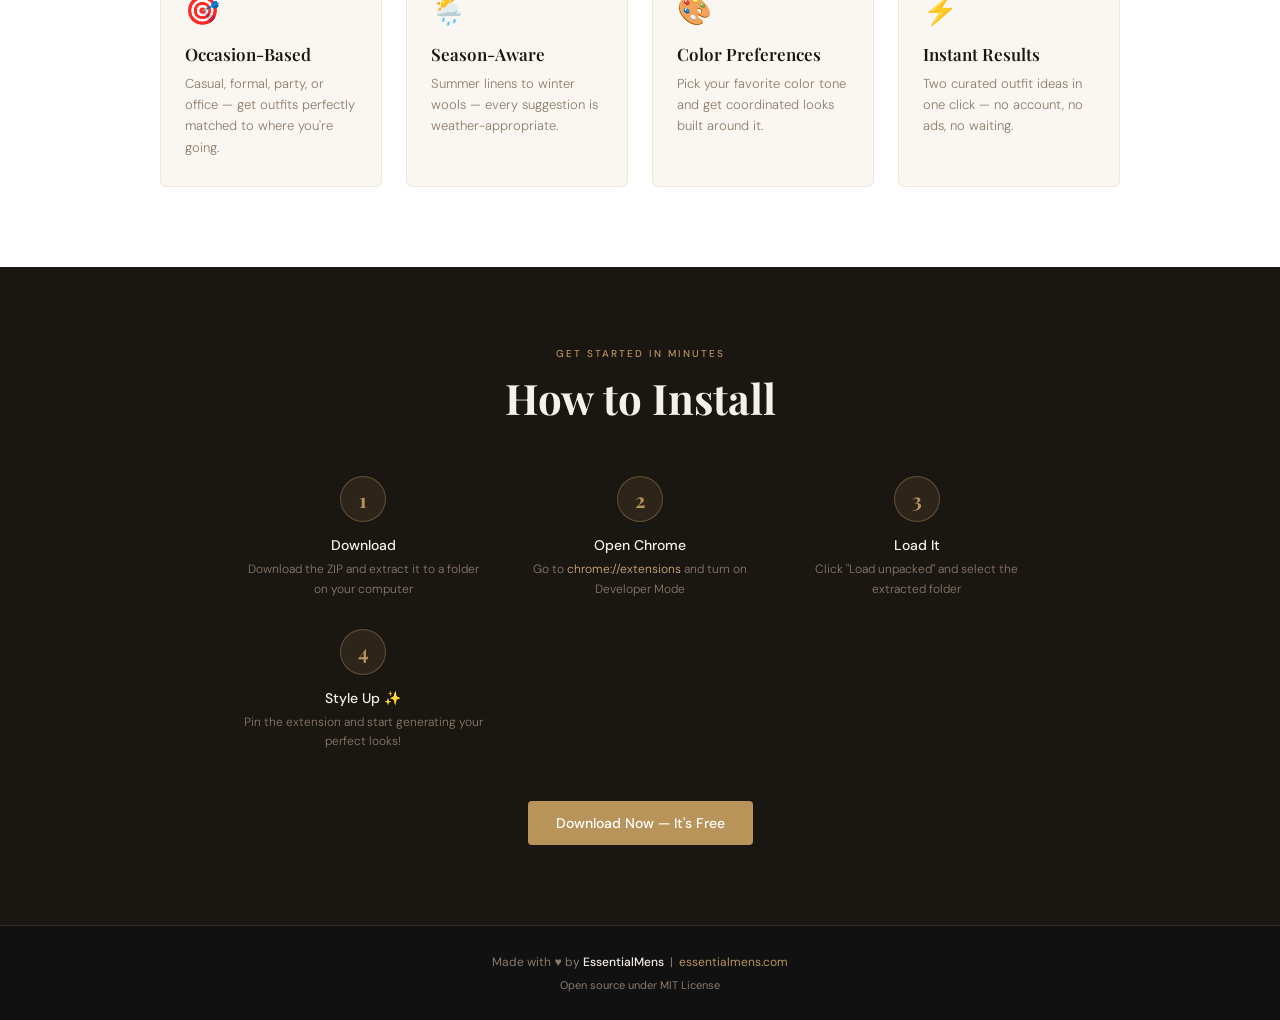
==== commit e78b82df: "Update popup.html" ====
--- a/popup.html
+++ b/popup.html
@@ -1,152 +1,153 @@
 <!DOCTYPE html>
 <html lang="en">
 <head>
-  <meta charset="UTF-8" />
-  <meta name="viewport" content="width=device-width, initial-scale=1.0" />
-  <title>Outfit Generator</title>
+  <meta charset="UTF-8">
+  <meta name="viewport" content="width=device-width, initial-scale=1.0">
+  <title>Essential Men's Outfit Assistant — Free Chrome Extension</title>
   <style>
     @import url('https://fonts.googleapis.com/css2?family=Playfair+Display:wght@600;700&family=DM+Sans:wght@300;400;500&display=swap');
 
     *, *::before, *::after { box-sizing: border-box; margin: 0; padding: 0; }
+    :root { --cream:#F5F0E8; --ink:#1A1612; --charcoal:#2E2A26; --taupe:#8C7B6B; --gold:#B8935A; --gold-lt:#D4AF7A; --bg:#FAF7F2; }
+    html { scroll-behavior: smooth; }
+    body { font-family: 'DM Sans', sans-serif; background: var(--bg); color: var(--ink); min-height: 100vh; }
 
-    :root {
-      --cream:    #F5F0E8;
-      --ink:      #1A1612;
-      --charcoal: #2E2A26;
-      --taupe:    #8C7B6B;
-      --gold:     #B8935A;
-      --gold-lt:  #D4AF7A;
-      --card-bg:  #FFFFFF;
-      --border:   #E0D8CC;
-      --ff-head:  'Playfair Display', Georgia, serif;
-      --ff-body:  'DM Sans', sans-serif;
-      --radius:   6px;
-    }
+    nav { position: fixed; top: 0; left: 0; right: 0; background: rgba(250,247,242,0.93); backdrop-filter: blur(10px); border-bottom: 1px solid rgba(184,147,90,0.2); z-index: 100; padding: 0 5%; height: 60px; display: flex; align-items: center; justify-content: space-between; }
+    .nav-brand { font-family: 'Playfair Display', serif; font-size: 18px; font-weight: 700; }
+    .nav-brand span { color: var(--gold); font-style: italic; }
+    .nav-link { font-size: 13px; font-weight: 500; padding: 8px 18px; border-radius: 4px; background: var(--gold); color: white; text-decoration: none; transition: all 0.2s; }
+    .nav-link:hover { background: var(--gold-lt); }
 
-    html, body {
-      width: 360px;
-      min-height: 480px;
-      background: var(--cream);
-      font-family: var(--ff-body);
-      color: var(--ink);
-      font-size: 13px;
-    }
+    .hero { padding: 140px 5% 80px; text-align: center; background: var(--ink); position: relative; overflow: hidden; }
+    .hero::after { content: ''; position: absolute; bottom: 0; left: 0; right: 0; height: 4px; background: linear-gradient(90deg, var(--gold), var(--gold-lt), var(--gold)); }
+    .hero::before { content: ''; position: absolute; top: 0; right: 0; bottom: 0; width: 40%; background: repeating-linear-gradient(-45deg, transparent, transparent 8px, rgba(255,255,255,0.015) 8px, rgba(255,255,255,0.015) 16px); }
+    .hero-badge { display: inline-block; font-size: 10px; font-weight: 500; letter-spacing: 0.2em; color: var(--gold); border: 1px solid var(--gold); border-radius: 2px; padding: 4px 12px; margin-bottom: 28px; text-transform: uppercase; }
+    .hero h1 { font-family: 'Playfair Display', serif; font-size: clamp(38px, 6vw, 68px); font-weight: 700; line-height: 1.1; color: var(--cream); margin-bottom: 20px; }
+    .hero h1 em { font-style: italic; color: var(--gold-lt); }
+    .hero p { font-size: 17px; color: var(--taupe); max-width: 500px; margin: 0 auto 44px; line-height: 1.7; font-weight: 300; }
+    .hero-btns { display: flex; gap: 14px; justify-content: center; flex-wrap: wrap; }
+    .btn-main { display: inline-flex; align-items: center; gap: 8px; background: var(--gold); color: white; font-size: 14px; font-weight: 500; padding: 13px 28px; border-radius: 4px; text-decoration: none; transition: all 0.2s; }
+    .btn-main:hover { background: var(--gold-lt); transform: translateY(-2px); }
 
-    .container { display: flex; flex-direction: column; min-height: 100%; padding: 0 0 12px; }
+    .preview { display: flex; justify-content: center; padding: 70px 5% 80px; background: var(--bg); }
+    .popup-preview { width: 360px; background: var(--cream); border-radius: 8px; box-shadow: 0 40px 80px rgba(26,14,5,0.18), 0 0 0 1px rgba(184,147,90,0.2); overflow: hidden; }
+    .pp-header { background: var(--ink); padding: 20px 24px 18px; border-bottom: 3px solid var(--gold); }
+    .pp-badge { display: inline-block; font-size: 8px; letter-spacing: 0.18em; color: var(--gold); border: 1px solid var(--gold); border-radius: 2px; padding: 2px 6px; margin-bottom: 8px; text-transform: uppercase; }
+    .pp-title { font-family: 'Playfair Display', serif; font-size: 26px; font-weight: 700; color: var(--cream); line-height: 1.1; }
+    .pp-title em { font-style: italic; color: var(--gold-lt); }
+    .pp-sub { font-size: 11px; color: var(--taupe); margin-top: 4px; }
+    .pp-body { padding: 20px 24px; }
+    .pp-field { margin-bottom: 12px; }
+    .pp-label { font-size: 9px; font-weight: 500; letter-spacing: 0.12em; text-transform: uppercase; color: var(--charcoal); margin-bottom: 4px; }
+    .pp-select { width: 100%; padding: 8px 12px; border: 1.5px solid #E0D8CC; border-radius: 6px; background: white; font-size: 12px; color: var(--charcoal); }
+    .pp-btn { width: 100%; padding: 10px; background: var(--ink); color: var(--cream); border: none; border-radius: 6px; font-size: 13px; font-weight: 500; margin-top: 4px; text-align: center; }
+    .pp-result { margin-top: 16px; border-top: 1px solid #E0D8CC; padding-top: 14px; }
+    .pp-result-label { font-size: 9px; letter-spacing: 0.18em; color: var(--gold); text-transform: uppercase; margin-bottom: 8px; }
+    .pp-card { background: white; border: 1.5px solid #E0D8CC; border-radius: 6px; padding: 10px 12px; position: relative; margin-bottom: 6px; }
+    .pp-card::before { content: ''; position: absolute; left: 0; top: 0; bottom: 0; width: 3px; background: linear-gradient(180deg, var(--gold), var(--gold-lt)); border-radius: 6px 0 0 6px; }
+    .pp-card-look { font-size: 8px; color: var(--taupe); letter-spacing: 0.1em; text-transform: uppercase; margin-bottom: 3px; }
+    .pp-card-text { font-size: 11.5px; color: var(--charcoal); line-height: 1.5; }
 
-    .header { background: var(--ink); padding: 22px 24px 20px; position: relative; overflow: hidden; }
-    .header::after { content: ''; position: absolute; bottom: -1px; left: 0; right: 0; height: 3px; background: linear-gradient(90deg, var(--gold), var(--gold-lt), var(--gold)); }
-    .header::before { content: ''; position: absolute; top: 0; right: 0; bottom: 0; width: 120px; background: repeating-linear-gradient(-45deg, transparent, transparent 6px, rgba(255,255,255,0.02) 6px, rgba(255,255,255,0.02) 12px); }
+    .features { padding: 80px 5%; background: white; }
+    .section-label { text-align: center; font-size: 10px; font-weight: 500; letter-spacing: 0.2em; text-transform: uppercase; color: var(--gold); margin-bottom: 10px; }
+    .section-title { font-family: 'Playfair Display', serif; font-size: clamp(28px, 4vw, 42px); font-weight: 700; text-align: center; color: var(--ink); margin-bottom: 56px; }
+    .features-grid { display: grid; grid-template-columns: repeat(auto-fit, minmax(220px, 1fr)); gap: 24px; max-width: 960px; margin: 0 auto; }
+    .feature-card { background: var(--bg); border-radius: 6px; padding: 28px 24px; border: 1px solid rgba(184,147,90,0.15); transition: all 0.2s; }
+    .feature-card:hover { transform: translateY(-3px); box-shadow: 0 12px 32px rgba(184,147,90,0.1); }
+    .feature-icon { font-size: 28px; margin-bottom: 14px; display: block; }
+    .feature-card h3 { font-family: 'Playfair Display', serif; font-size: 17px; font-weight: 600; color: var(--ink); margin-bottom: 8px; }
+    .feature-card p { font-size: 13px; color: var(--taupe); line-height: 1.65; font-weight: 300; }
 
-    .header-badge { display: inline-block; font-size: 9px; font-weight: 500; letter-spacing: 0.18em; color: var(--gold); border: 1px solid var(--gold); border-radius: 2px; padding: 2px 7px; margin-bottom: 10px; }
-    .title { font-family: var(--ff-head); font-size: 30px; font-weight: 700; line-height: 1.05; color: var(--cream); letter-spacing: -0.01em; }
-    .title em { font-style: italic; color: var(--gold-lt); }
-    .subtitle { margin-top: 6px; font-size: 11px; color: var(--taupe); font-weight: 300; letter-spacing: 0.04em; }
+    .steps { padding: 80px 5%; background: var(--ink); text-align: center; }
+    .steps .section-label { color: var(--gold); }
+    .steps .section-title { color: var(--cream); margin-bottom: 50px; }
+    .steps-grid { display: grid; grid-template-columns: repeat(auto-fit, minmax(180px, 1fr)); gap: 30px; max-width: 800px; margin: 0 auto 50px; }
+    .step-num { width: 46px; height: 46px; border-radius: 50%; border: 1px solid rgba(184,147,90,0.4); background: rgba(184,147,90,0.12); color: var(--gold); font-family: 'Playfair Display', serif; font-size: 20px; font-weight: 700; display: flex; align-items: center; justify-content: center; margin: 0 auto 14px; }
+    .step h4 { font-size: 14px; font-weight: 500; color: var(--cream); margin-bottom: 6px; }
+    .step p { font-size: 12px; color: var(--taupe); font-weight: 300; line-height: 1.6; }
 
-    .form-section { padding: 20px 24px 0; display: flex; flex-direction: column; gap: 12px; }
-    .field { display: flex; flex-direction: column; gap: 5px; }
-    .label { font-size: 10px; font-weight: 500; letter-spacing: 0.12em; text-transform: uppercase; color: var(--charcoal); display: flex; align-items: center; gap: 6px; }
-    .label-icon { color: var(--gold); font-size: 8px; }
-    .select-wrapper { position: relative; }
-
-    select { width: 100%; padding: 9px 32px 9px 12px; appearance: none; -webkit-appearance: none; border: 1.5px solid var(--border); border-radius: var(--radius); background: var(--card-bg); font-family: var(--ff-body); font-size: 13px; color: var(--ink); cursor: pointer; transition: border-color 0.18s; outline: none; }
-    select:focus { border-color: var(--gold); box-shadow: 0 0 0 3px rgba(184,147,90,0.12); }
-    .select-arrow { position: absolute; right: 11px; top: 50%; transform: translateY(-50%); font-size: 11px; color: var(--taupe); pointer-events: none; }
-
-    .btn { margin-top: 4px; width: 100%; padding: 11px 20px; background: var(--ink); color: var(--cream); border: none; border-radius: var(--radius); font-family: var(--ff-body); font-size: 13px; font-weight: 500; letter-spacing: 0.06em; cursor: pointer; display: flex; align-items: center; justify-content: center; gap: 10px; transition: background 0.18s, transform 0.1s; }
-    .btn:hover { background: var(--charcoal); box-shadow: 0 4px 16px rgba(26,22,18,0.22); }
-    .btn:active { transform: scale(0.98); }
-    .btn-icon { font-size: 16px; transition: transform 0.2s; }
-    .btn:hover .btn-icon { transform: translateX(3px); }
-
-    .output { padding: 18px 24px 0; animation: slideUp 0.32s ease; }
-    .output.hidden { display: none; }
-    @keyframes slideUp { from { opacity: 0; transform: translateY(8px); } to { opacity: 1; transform: translateY(0); } }
-
-    .output-header { display: flex; align-items: center; gap: 10px; margin-bottom: 12px; }
-    .output-label { font-size: 9px; font-weight: 500; letter-spacing: 0.18em; color: var(--gold); white-space: nowrap; }
-    .output-divider { flex: 1; height: 1px; background: linear-gradient(90deg, var(--gold), transparent); }
-    .outfit-cards { display: flex; flex-direction: column; gap: 8px; }
-
-    .outfit-card { background: var(--card-bg); border: 1.5px solid var(--border); border-radius: var(--radius); padding: 12px 14px; position: relative; animation: fadeCard 0.3s ease both; }
-    .outfit-card:nth-child(2) { animation-delay: 0.08s; }
-    @keyframes fadeCard { from { opacity: 0; transform: translateY(5px); } to { opacity: 1; transform: translateY(0); } }
-    .outfit-card::before { content: ''; position: absolute; left: 0; top: 0; bottom: 0; width: 3px; background: linear-gradient(180deg, var(--gold), var(--gold-lt)); border-radius: var(--radius) 0 0 var(--radius); }
-
-    .card-look { font-size: 9px; font-weight: 500; letter-spacing: 0.12em; text-transform: uppercase; color: var(--taupe); margin-bottom: 5px; }
-    .card-outfit { font-size: 12.5px; line-height: 1.55; color: var(--charcoal); }
-
-    .more-link { display: inline-flex; align-items: center; gap: 5px; margin-top: 12px; font-size: 11px; font-weight: 500; color: var(--gold); text-decoration: none; transition: color 0.15s, gap 0.15s; }
-    .more-link:hover { color: var(--ink); gap: 8px; }
-
-    .footer { margin-top: auto; padding: 16px 24px 0; font-size: 10px; color: var(--taupe); text-align: center; }
-    .footer a { color: var(--gold); text-decoration: none; font-weight: 500; }
+    footer { background: #111; color: var(--taupe); text-align: center; padding: 28px 5%; font-size: 12px; border-top: 1px solid rgba(184,147,90,0.2); }
+    footer a { color: var(--gold); text-decoration: none; }
+    footer a:hover { text-decoration: underline; }
+    footer strong { color: var(--cream); font-weight: 500; }
   </style>
 </head>
 <body>
-  <div class="container">
-    <header class="header">
-      <div class="header-badge">MEN'S STYLE</div>
-      <h1 class="title">Outfit<br><em>Generator</em></h1>
-      <p class="subtitle">Curated looks for every occasion</p>
-    </header>
 
-    <main class="form-section">
-      <div class="field">
-        <label for="occasion" class="label"><span class="label-icon">◈</span> Occasion</label>
-        <div class="select-wrapper">
-          <select id="occasion">
-            <option value="casual">Casual</option>
-            <option value="formal">Formal</option>
-            <option value="party">Party</option>
-            <option value="office">Office</option>
-          </select>
-          <span class="select-arrow">↓</span>
+  <nav>
+    <div class="nav-brand">Essential<span>Mens</span></div>
+    <a class="nav-link" href="https://github.com/hortonchipy/essential-mens-outfit-assistant/archive/refs/heads/main.zip">Download Free ↓</a>
+  </nav>
+
+  <section class="hero">
+    <div class="hero-badge">Free Chrome Extension</div>
+    <h1>Your Personal<br><em>Style Assistant</em></h1>
+    <p>Generate stylish men's outfit suggestions based on occasion, season, and color — right from your browser.</p>
+    <div class="hero-btns">
+      <a class="btn-main" href="https://github.com/hortonchipy/essential-mens-outfit-assistant/archive/refs/heads/main.zip">
+        Download Free ↓
+      </a>
+    </div>
+  </section>
+
+  <section class="preview">
+    <div class="popup-preview">
+      <div class="pp-header">
+        <div class="pp-badge">Men's Style</div>
+        <div class="pp-title">Outfit<br><em>Generator</em></div>
+        <div class="pp-sub">Curated looks for every occasion</div>
+      </div>
+      <div class="pp-body">
+        <div class="pp-field"><div class="pp-label">◈ Occasion</div><div class="pp-select">Formal</div></div>
+        <div class="pp-field"><div class="pp-label">◈ Season</div><div class="pp-select">Winter</div></div>
+        <div class="pp-field"><div class="pp-label">◈ Color Preference</div><div class="pp-select">Blue</div></div>
+        <div class="pp-btn">Generate Outfit →</div>
+        <div class="pp-result">
+          <div class="pp-result-label">YOUR LOOKS ──────</div>
+          <div class="pp-card">
+            <div class="pp-card-look">Look 1</div>
+            <div class="pp-card-text">Navy wool suit with a pale blue shirt, navy grenadine tie and brown oxfords</div>
+          </div>
+          <div class="pp-card">
+            <div class="pp-card-look">Look 2</div>
+            <div class="pp-card-text">Midnight blue suit with a white shirt, no tie and black cap-toe shoes</div>
+          </div>
         </div>
       </div>
-      <div class="field">
-        <label for="season" class="label"><span class="label-icon">◈</span> Season</label>
-        <div class="select-wrapper">
-          <select id="season">
-            <option value="summer">Summer</option>
-            <option value="winter">Winter</option>
-            <option value="spring">Spring</option>
-            <option value="fall">Fall</option>
-          </select>
-          <span class="select-arrow">↓</span>
-        </div>
-      </div>
-      <div class="field">
-        <label for="color" class="label"><span class="label-icon">◈</span> Color Preference</label>
-        <div class="select-wrapper">
-          <select id="color">
-            <option value="black">Black</option>
-            <option value="white">White</option>
-            <option value="blue">Blue</option>
-            <option value="neutral">Neutral</option>
-          </select>
-          <span class="select-arrow">↓</span>
-        </div>
-      </div>
-      <button id="generateBtn" class="btn">
-        <span class="btn-text">Generate Outfit</span>
-        <span class="btn-icon">→</span>
-      </button>
-    </main>
+    </div>
+  </section>
 
-    <section id="output" class="output hidden">
-      <div class="output-header">
-        <span class="output-label">YOUR LOOKS</span>
-        <div class="output-divider"></div>
-      </div>
-      <div id="outfitCards" class="outfit-cards"></div>
-      <a href="https://essentialmens.com/" target="_blank" class="more-link">View more outfits <span>↗</span></a>
-    </section>
+  <section class="features">
+    <div class="section-label">Why you'll love it</div>
+    <div class="section-title">Built for every man</div>
+    <div class="features-grid">
+      <div class="feature-card"><span class="feature-icon">🎯</span><h3>Occasion-Based</h3><p>Casual, formal, party, or office — get outfits perfectly matched to where you're going.</p></div>
+      <div class="feature-card"><span class="feature-icon">🌦️</span><h3>Season-Aware</h3><p>Summer linens to winter wools — every suggestion is weather-appropriate.</p></div>
+      <div class="feature-card"><span class="feature-icon">🎨</span><h3>Color Preferences</h3><p>Pick your favorite color tone and get coordinated looks built around it.</p></div>
+      <div class="feature-card"><span class="feature-icon">⚡</span><h3>Instant Results</h3><p>Two curated outfit ideas in one click — no account, no ads, no waiting.</p></div>
+    </div>
+  </section>
 
-    <footer class="footer">
-      Powered by <a href="https://essentialmens.com/" target="_blank">EssentialMens.com</a>
-    </footer>
-  </div>
-  <script src="popup.js"></script>
+  <section class="steps">
+    <div class="section-label">Get started in minutes</div>
+    <div class="section-title">How to Install</div>
+    <div class="steps-grid">
+      <div class="step"><div class="step-num">1</div><h4>Download</h4><p>Download the ZIP and extract it to a folder on your computer</p></div>
+      <div class="step"><div class="step-num">2</div><h4>Open Chrome</h4><p>Go to <span style="color:var(--gold-lt)">chrome://extensions</span> and turn on Developer Mode</p></div>
+      <div class="step"><div class="step-num">3</div><h4>Load It</h4><p>Click "Load unpacked" and select the extracted folder</p></div>
+      <div class="step"><div class="step-num">4</div><h4>Style Up ✨</h4><p>Pin the extension and start generating your perfect looks!</p></div>
+    </div>
+    <a class="btn-main" href="https://github.com/hortonchipy/essential-mens-outfit-assistant/archive/refs/heads/main.zip">
+      Download Now — It's Free
+    </a>
+  </section>
+
+  <footer>
+    <p>Made with ♥ by <strong>EssentialMens</strong> &nbsp;|&nbsp;
+      <a href="https://essentialmens.com" target="_blank">essentialmens.com</a>
+    </p>
+    <p style="margin-top:8px;font-size:11px;">Open source under MIT License</p>
+  </footer>
+
 </body>
 </html>
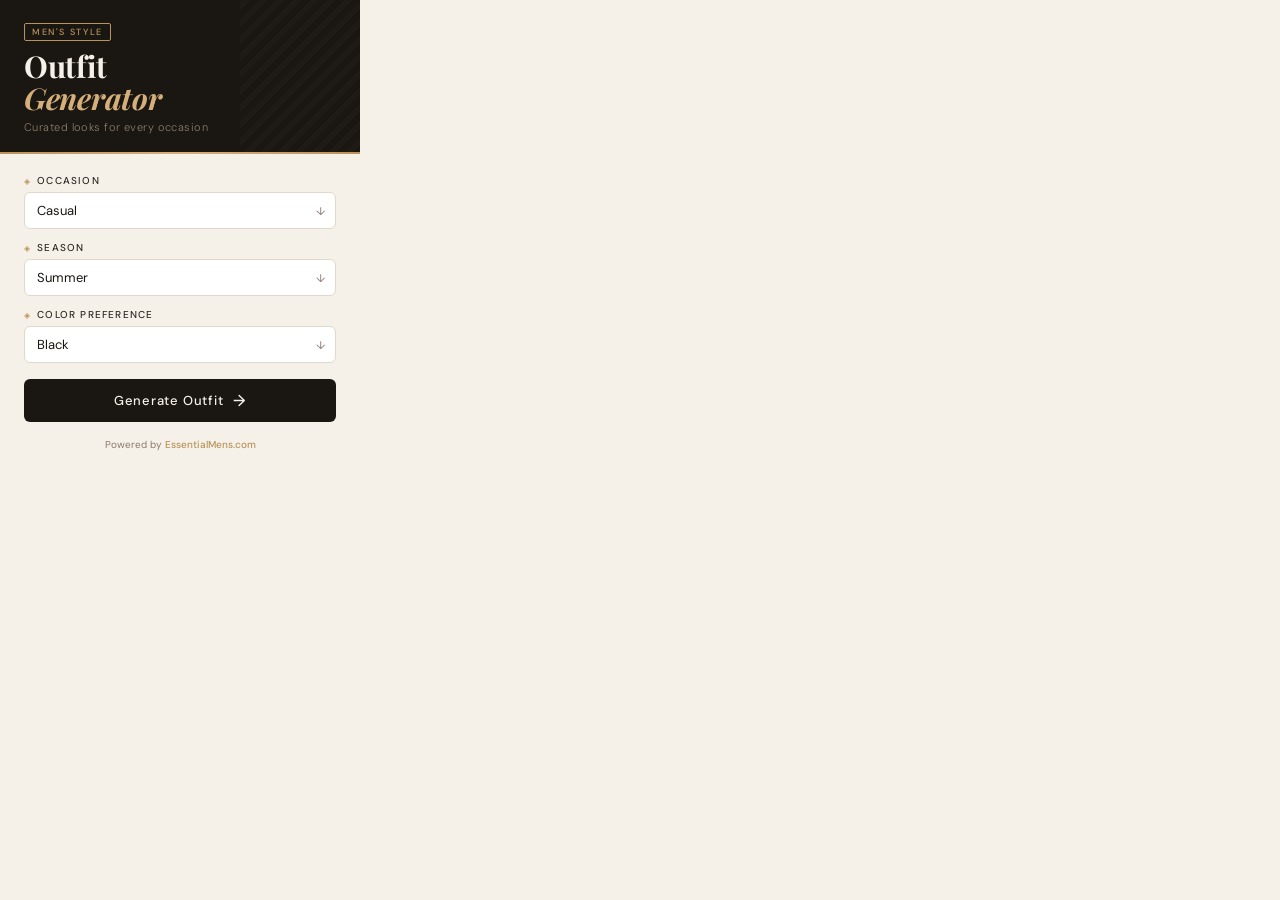
==== commit d5d5315b: "Update popup.html" ====
--- a/popup.html
+++ b/popup.html
@@ -1,153 +1,152 @@
 <!DOCTYPE html>
 <html lang="en">
 <head>
-  <meta charset="UTF-8">
-  <meta name="viewport" content="width=device-width, initial-scale=1.0">
-  <title>Essential Men's Outfit Assistant — Free Chrome Extension</title>
+  <meta charset="UTF-8" />
+  <meta name="viewport" content="width=device-width, initial-scale=1.0" />
+  <title>Outfit Generator</title>
   <style>
     @import url('https://fonts.googleapis.com/css2?family=Playfair+Display:wght@600;700&family=DM+Sans:wght@300;400;500&display=swap');
 
     *, *::before, *::after { box-sizing: border-box; margin: 0; padding: 0; }
-    :root { --cream:#F5F0E8; --ink:#1A1612; --charcoal:#2E2A26; --taupe:#8C7B6B; --gold:#B8935A; --gold-lt:#D4AF7A; --bg:#FAF7F2; }
-    html { scroll-behavior: smooth; }
-    body { font-family: 'DM Sans', sans-serif; background: var(--bg); color: var(--ink); min-height: 100vh; }
 
-    nav { position: fixed; top: 0; left: 0; right: 0; background: rgba(250,247,242,0.93); backdrop-filter: blur(10px); border-bottom: 1px solid rgba(184,147,90,0.2); z-index: 100; padding: 0 5%; height: 60px; display: flex; align-items: center; justify-content: space-between; }
-    .nav-brand { font-family: 'Playfair Display', serif; font-size: 18px; font-weight: 700; }
-    .nav-brand span { color: var(--gold); font-style: italic; }
-    .nav-link { font-size: 13px; font-weight: 500; padding: 8px 18px; border-radius: 4px; background: var(--gold); color: white; text-decoration: none; transition: all 0.2s; }
-    .nav-link:hover { background: var(--gold-lt); }
+    :root {
+      --cream:    #F5F0E8;
+      --ink:      #1A1612;
+      --charcoal: #2E2A26;
+      --taupe:    #8C7B6B;
+      --gold:     #B8935A;
+      --gold-lt:  #D4AF7A;
+      --card-bg:  #FFFFFF;
+      --border:   #E0D8CC;
+      --ff-head:  'Playfair Display', Georgia, serif;
+      --ff-body:  'DM Sans', sans-serif;
+      --radius:   6px;
+    }
 
-    .hero { padding: 140px 5% 80px; text-align: center; background: var(--ink); position: relative; overflow: hidden; }
-    .hero::after { content: ''; position: absolute; bottom: 0; left: 0; right: 0; height: 4px; background: linear-gradient(90deg, var(--gold), var(--gold-lt), var(--gold)); }
-    .hero::before { content: ''; position: absolute; top: 0; right: 0; bottom: 0; width: 40%; background: repeating-linear-gradient(-45deg, transparent, transparent 8px, rgba(255,255,255,0.015) 8px, rgba(255,255,255,0.015) 16px); }
-    .hero-badge { display: inline-block; font-size: 10px; font-weight: 500; letter-spacing: 0.2em; color: var(--gold); border: 1px solid var(--gold); border-radius: 2px; padding: 4px 12px; margin-bottom: 28px; text-transform: uppercase; }
-    .hero h1 { font-family: 'Playfair Display', serif; font-size: clamp(38px, 6vw, 68px); font-weight: 700; line-height: 1.1; color: var(--cream); margin-bottom: 20px; }
-    .hero h1 em { font-style: italic; color: var(--gold-lt); }
-    .hero p { font-size: 17px; color: var(--taupe); max-width: 500px; margin: 0 auto 44px; line-height: 1.7; font-weight: 300; }
-    .hero-btns { display: flex; gap: 14px; justify-content: center; flex-wrap: wrap; }
-    .btn-main { display: inline-flex; align-items: center; gap: 8px; background: var(--gold); color: white; font-size: 14px; font-weight: 500; padding: 13px 28px; border-radius: 4px; text-decoration: none; transition: all 0.2s; }
-    .btn-main:hover { background: var(--gold-lt); transform: translateY(-2px); }
+    html, body {
+      width: 360px;
+      min-height: 480px;
+      background: var(--cream);
+      font-family: var(--ff-body);
+      color: var(--ink);
+      font-size: 13px;
+    }
 
-    .preview { display: flex; justify-content: center; padding: 70px 5% 80px; background: var(--bg); }
-    .popup-preview { width: 360px; background: var(--cream); border-radius: 8px; box-shadow: 0 40px 80px rgba(26,14,5,0.18), 0 0 0 1px rgba(184,147,90,0.2); overflow: hidden; }
-    .pp-header { background: var(--ink); padding: 20px 24px 18px; border-bottom: 3px solid var(--gold); }
-    .pp-badge { display: inline-block; font-size: 8px; letter-spacing: 0.18em; color: var(--gold); border: 1px solid var(--gold); border-radius: 2px; padding: 2px 6px; margin-bottom: 8px; text-transform: uppercase; }
-    .pp-title { font-family: 'Playfair Display', serif; font-size: 26px; font-weight: 700; color: var(--cream); line-height: 1.1; }
-    .pp-title em { font-style: italic; color: var(--gold-lt); }
-    .pp-sub { font-size: 11px; color: var(--taupe); margin-top: 4px; }
-    .pp-body { padding: 20px 24px; }
-    .pp-field { margin-bottom: 12px; }
-    .pp-label { font-size: 9px; font-weight: 500; letter-spacing: 0.12em; text-transform: uppercase; color: var(--charcoal); margin-bottom: 4px; }
-    .pp-select { width: 100%; padding: 8px 12px; border: 1.5px solid #E0D8CC; border-radius: 6px; background: white; font-size: 12px; color: var(--charcoal); }
-    .pp-btn { width: 100%; padding: 10px; background: var(--ink); color: var(--cream); border: none; border-radius: 6px; font-size: 13px; font-weight: 500; margin-top: 4px; text-align: center; }
-    .pp-result { margin-top: 16px; border-top: 1px solid #E0D8CC; padding-top: 14px; }
-    .pp-result-label { font-size: 9px; letter-spacing: 0.18em; color: var(--gold); text-transform: uppercase; margin-bottom: 8px; }
-    .pp-card { background: white; border: 1.5px solid #E0D8CC; border-radius: 6px; padding: 10px 12px; position: relative; margin-bottom: 6px; }
-    .pp-card::before { content: ''; position: absolute; left: 0; top: 0; bottom: 0; width: 3px; background: linear-gradient(180deg, var(--gold), var(--gold-lt)); border-radius: 6px 0 0 6px; }
-    .pp-card-look { font-size: 8px; color: var(--taupe); letter-spacing: 0.1em; text-transform: uppercase; margin-bottom: 3px; }
-    .pp-card-text { font-size: 11.5px; color: var(--charcoal); line-height: 1.5; }
+    .container { display: flex; flex-direction: column; min-height: 100%; padding: 0 0 12px; }
 
-    .features { padding: 80px 5%; background: white; }
-    .section-label { text-align: center; font-size: 10px; font-weight: 500; letter-spacing: 0.2em; text-transform: uppercase; color: var(--gold); margin-bottom: 10px; }
-    .section-title { font-family: 'Playfair Display', serif; font-size: clamp(28px, 4vw, 42px); font-weight: 700; text-align: center; color: var(--ink); margin-bottom: 56px; }
-    .features-grid { display: grid; grid-template-columns: repeat(auto-fit, minmax(220px, 1fr)); gap: 24px; max-width: 960px; margin: 0 auto; }
-    .feature-card { background: var(--bg); border-radius: 6px; padding: 28px 24px; border: 1px solid rgba(184,147,90,0.15); transition: all 0.2s; }
-    .feature-card:hover { transform: translateY(-3px); box-shadow: 0 12px 32px rgba(184,147,90,0.1); }
-    .feature-icon { font-size: 28px; margin-bottom: 14px; display: block; }
-    .feature-card h3 { font-family: 'Playfair Display', serif; font-size: 17px; font-weight: 600; color: var(--ink); margin-bottom: 8px; }
-    .feature-card p { font-size: 13px; color: var(--taupe); line-height: 1.65; font-weight: 300; }
+    .header { background: var(--ink); padding: 22px 24px 20px; position: relative; overflow: hidden; }
+    .header::after { content: ''; position: absolute; bottom: -1px; left: 0; right: 0; height: 3px; background: linear-gradient(90deg, var(--gold), var(--gold-lt), var(--gold)); }
+    .header::before { content: ''; position: absolute; top: 0; right: 0; bottom: 0; width: 120px; background: repeating-linear-gradient(-45deg, transparent, transparent 6px, rgba(255,255,255,0.02) 6px, rgba(255,255,255,0.02) 12px); }
 
-    .steps { padding: 80px 5%; background: var(--ink); text-align: center; }
-    .steps .section-label { color: var(--gold); }
-    .steps .section-title { color: var(--cream); margin-bottom: 50px; }
-    .steps-grid { display: grid; grid-template-columns: repeat(auto-fit, minmax(180px, 1fr)); gap: 30px; max-width: 800px; margin: 0 auto 50px; }
-    .step-num { width: 46px; height: 46px; border-radius: 50%; border: 1px solid rgba(184,147,90,0.4); background: rgba(184,147,90,0.12); color: var(--gold); font-family: 'Playfair Display', serif; font-size: 20px; font-weight: 700; display: flex; align-items: center; justify-content: center; margin: 0 auto 14px; }
-    .step h4 { font-size: 14px; font-weight: 500; color: var(--cream); margin-bottom: 6px; }
-    .step p { font-size: 12px; color: var(--taupe); font-weight: 300; line-height: 1.6; }
+    .header-badge { display: inline-block; font-size: 9px; font-weight: 500; letter-spacing: 0.18em; color: var(--gold); border: 1px solid var(--gold); border-radius: 2px; padding: 2px 7px; margin-bottom: 10px; }
+    .title { font-family: var(--ff-head); font-size: 30px; font-weight: 700; line-height: 1.05; color: var(--cream); letter-spacing: -0.01em; }
+    .title em { font-style: italic; color: var(--gold-lt); }
+    .subtitle { margin-top: 6px; font-size: 11px; color: var(--taupe); font-weight: 300; letter-spacing: 0.04em; }
 
-    footer { background: #111; color: var(--taupe); text-align: center; padding: 28px 5%; font-size: 12px; border-top: 1px solid rgba(184,147,90,0.2); }
-    footer a { color: var(--gold); text-decoration: none; }
-    footer a:hover { text-decoration: underline; }
-    footer strong { color: var(--cream); font-weight: 500; }
+    .form-section { padding: 20px 24px 0; display: flex; flex-direction: column; gap: 12px; }
+    .field { display: flex; flex-direction: column; gap: 5px; }
+    .label { font-size: 10px; font-weight: 500; letter-spacing: 0.12em; text-transform: uppercase; color: var(--charcoal); display: flex; align-items: center; gap: 6px; }
+    .label-icon { color: var(--gold); font-size: 8px; }
+    .select-wrapper { position: relative; }
+
+    select { width: 100%; padding: 9px 32px 9px 12px; appearance: none; -webkit-appearance: none; border: 1.5px solid var(--border); border-radius: var(--radius); background: var(--card-bg); font-family: var(--ff-body); font-size: 13px; color: var(--ink); cursor: pointer; transition: border-color 0.18s; outline: none; }
+    select:focus { border-color: var(--gold); box-shadow: 0 0 0 3px rgba(184,147,90,0.12); }
+    .select-arrow { position: absolute; right: 11px; top: 50%; transform: translateY(-50%); font-size: 11px; color: var(--taupe); pointer-events: none; }
+
+    .btn { margin-top: 4px; width: 100%; padding: 11px 20px; background: var(--ink); color: var(--cream); border: none; border-radius: var(--radius); font-family: var(--ff-body); font-size: 13px; font-weight: 500; letter-spacing: 0.06em; cursor: pointer; display: flex; align-items: center; justify-content: center; gap: 10px; transition: background 0.18s, transform 0.1s; }
+    .btn:hover { background: var(--charcoal); box-shadow: 0 4px 16px rgba(26,22,18,0.22); }
+    .btn:active { transform: scale(0.98); }
+    .btn-icon { font-size: 16px; transition: transform 0.2s; }
+    .btn:hover .btn-icon { transform: translateX(3px); }
+
+    .output { padding: 18px 24px 0; animation: slideUp 0.32s ease; }
+    .output.hidden { display: none; }
+    @keyframes slideUp { from { opacity: 0; transform: translateY(8px); } to { opacity: 1; transform: translateY(0); } }
+
+    .output-header { display: flex; align-items: center; gap: 10px; margin-bottom: 12px; }
+    .output-label { font-size: 9px; font-weight: 500; letter-spacing: 0.18em; color: var(--gold); white-space: nowrap; }
+    .output-divider { flex: 1; height: 1px; background: linear-gradient(90deg, var(--gold), transparent); }
+    .outfit-cards { display: flex; flex-direction: column; gap: 8px; }
+
+    .outfit-card { background: var(--card-bg); border: 1.5px solid var(--border); border-radius: var(--radius); padding: 12px 14px; position: relative; animation: fadeCard 0.3s ease both; }
+    .outfit-card:nth-child(2) { animation-delay: 0.08s; }
+    @keyframes fadeCard { from { opacity: 0; transform: translateY(5px); } to { opacity: 1; transform: translateY(0); } }
+    .outfit-card::before { content: ''; position: absolute; left: 0; top: 0; bottom: 0; width: 3px; background: linear-gradient(180deg, var(--gold), var(--gold-lt)); border-radius: var(--radius) 0 0 var(--radius); }
+
+    .card-look { font-size: 9px; font-weight: 500; letter-spacing: 0.12em; text-transform: uppercase; color: var(--taupe); margin-bottom: 5px; }
+    .card-outfit { font-size: 12.5px; line-height: 1.55; color: var(--charcoal); }
+
+    .more-link { display: inline-flex; align-items: center; gap: 5px; margin-top: 12px; font-size: 11px; font-weight: 500; color: var(--gold); text-decoration: none; transition: color 0.15s, gap 0.15s; }
+    .more-link:hover { color: var(--ink); gap: 8px; }
+
+    .footer { margin-top: auto; padding: 16px 24px 0; font-size: 10px; color: var(--taupe); text-align: center; }
+    .footer a { color: var(--gold); text-decoration: none; font-weight: 500; }
   </style>
 </head>
 <body>
+  <div class="container">
+    <header class="header">
+      <div class="header-badge">MEN'S STYLE</div>
+      <h1 class="title">Outfit<br><em>Generator</em></h1>
+      <p class="subtitle">Curated looks for every occasion</p>
+    </header>
 
-  <nav>
-    <div class="nav-brand">Essential<span>Mens</span></div>
-    <a class="nav-link" href="https://github.com/hortonchipy/essential-mens-outfit-assistant/archive/refs/heads/main.zip">Download Free ↓</a>
-  </nav>
-
-  <section class="hero">
-    <div class="hero-badge">Free Chrome Extension</div>
-    <h1>Your Personal<br><em>Style Assistant</em></h1>
-    <p>Generate stylish men's outfit suggestions based on occasion, season, and color — right from your browser.</p>
-    <div class="hero-btns">
-      <a class="btn-main" href="https://github.com/hortonchipy/essential-mens-outfit-assistant/archive/refs/heads/main.zip">
-        Download Free ↓
-      </a>
-    </div>
-  </section>
-
-  <section class="preview">
-    <div class="popup-preview">
-      <div class="pp-header">
-        <div class="pp-badge">Men's Style</div>
-        <div class="pp-title">Outfit<br><em>Generator</em></div>
-        <div class="pp-sub">Curated looks for every occasion</div>
-      </div>
-      <div class="pp-body">
-        <div class="pp-field"><div class="pp-label">◈ Occasion</div><div class="pp-select">Formal</div></div>
-        <div class="pp-field"><div class="pp-label">◈ Season</div><div class="pp-select">Winter</div></div>
-        <div class="pp-field"><div class="pp-label">◈ Color Preference</div><div class="pp-select">Blue</div></div>
-        <div class="pp-btn">Generate Outfit →</div>
-        <div class="pp-result">
-          <div class="pp-result-label">YOUR LOOKS ──────</div>
-          <div class="pp-card">
-            <div class="pp-card-look">Look 1</div>
-            <div class="pp-card-text">Navy wool suit with a pale blue shirt, navy grenadine tie and brown oxfords</div>
-          </div>
-          <div class="pp-card">
-            <div class="pp-card-look">Look 2</div>
-            <div class="pp-card-text">Midnight blue suit with a white shirt, no tie and black cap-toe shoes</div>
-          </div>
+    <main class="form-section">
+      <div class="field">
+        <label for="occasion" class="label"><span class="label-icon">◈</span> Occasion</label>
+        <div class="select-wrapper">
+          <select id="occasion">
+            <option value="casual">Casual</option>
+            <option value="formal">Formal</option>
+            <option value="party">Party</option>
+            <option value="office">Office</option>
+          </select>
+          <span class="select-arrow">↓</span>
         </div>
       </div>
-    </div>
-  </section>
+      <div class="field">
+        <label for="season" class="label"><span class="label-icon">◈</span> Season</label>
+        <div class="select-wrapper">
+          <select id="season">
+            <option value="summer">Summer</option>
+            <option value="winter">Winter</option>
+            <option value="spring">Spring</option>
+            <option value="fall">Fall</option>
+          </select>
+          <span class="select-arrow">↓</span>
+        </div>
+      </div>
+      <div class="field">
+        <label for="color" class="label"><span class="label-icon">◈</span> Color Preference</label>
+        <div class="select-wrapper">
+          <select id="color">
+            <option value="black">Black</option>
+            <option value="white">White</option>
+            <option value="blue">Blue</option>
+            <option value="neutral">Neutral</option>
+          </select>
+          <span class="select-arrow">↓</span>
+        </div>
+      </div>
+      <button id="generateBtn" class="btn">
+        <span class="btn-text">Generate Outfit</span>
+        <span class="btn-icon">→</span>
+      </button>
+    </main>
 
-  <section class="features">
-    <div class="section-label">Why you'll love it</div>
-    <div class="section-title">Built for every man</div>
-    <div class="features-grid">
-      <div class="feature-card"><span class="feature-icon">🎯</span><h3>Occasion-Based</h3><p>Casual, formal, party, or office — get outfits perfectly matched to where you're going.</p></div>
-      <div class="feature-card"><span class="feature-icon">🌦️</span><h3>Season-Aware</h3><p>Summer linens to winter wools — every suggestion is weather-appropriate.</p></div>
-      <div class="feature-card"><span class="feature-icon">🎨</span><h3>Color Preferences</h3><p>Pick your favorite color tone and get coordinated looks built around it.</p></div>
-      <div class="feature-card"><span class="feature-icon">⚡</span><h3>Instant Results</h3><p>Two curated outfit ideas in one click — no account, no ads, no waiting.</p></div>
-    </div>
-  </section>
+    <section id="output" class="output hidden">
+      <div class="output-header">
+        <span class="output-label">YOUR LOOKS</span>
+        <div class="output-divider"></div>
+      </div>
+      <div id="outfitCards" class="outfit-cards"></div>
+      <a href="https://essentialmens.com/" target="_blank" class="more-link">View more outfits <span>↗</span></a>
+    </section>
 
-  <section class="steps">
-    <div class="section-label">Get started in minutes</div>
-    <div class="section-title">How to Install</div>
-    <div class="steps-grid">
-      <div class="step"><div class="step-num">1</div><h4>Download</h4><p>Download the ZIP and extract it to a folder on your computer</p></div>
-      <div class="step"><div class="step-num">2</div><h4>Open Chrome</h4><p>Go to <span style="color:var(--gold-lt)">chrome://extensions</span> and turn on Developer Mode</p></div>
-      <div class="step"><div class="step-num">3</div><h4>Load It</h4><p>Click "Load unpacked" and select the extracted folder</p></div>
-      <div class="step"><div class="step-num">4</div><h4>Style Up ✨</h4><p>Pin the extension and start generating your perfect looks!</p></div>
-    </div>
-    <a class="btn-main" href="https://github.com/hortonchipy/essential-mens-outfit-assistant/archive/refs/heads/main.zip">
-      Download Now — It's Free
-    </a>
-  </section>
-
-  <footer>
-    <p>Made with ♥ by <strong>EssentialMens</strong> &nbsp;|&nbsp;
-      <a href="https://essentialmens.com" target="_blank">essentialmens.com</a>
-    </p>
-    <p style="margin-top:8px;font-size:11px;">Open source under MIT License</p>
-  </footer>
-
+    <footer class="footer">
+      Powered by <a href="https://essentialmens.com/" target="_blank">EssentialMens.com</a>
+    </footer>
+  </div>
+  <script src="popup.js"></script>
 </body>
 </html>
